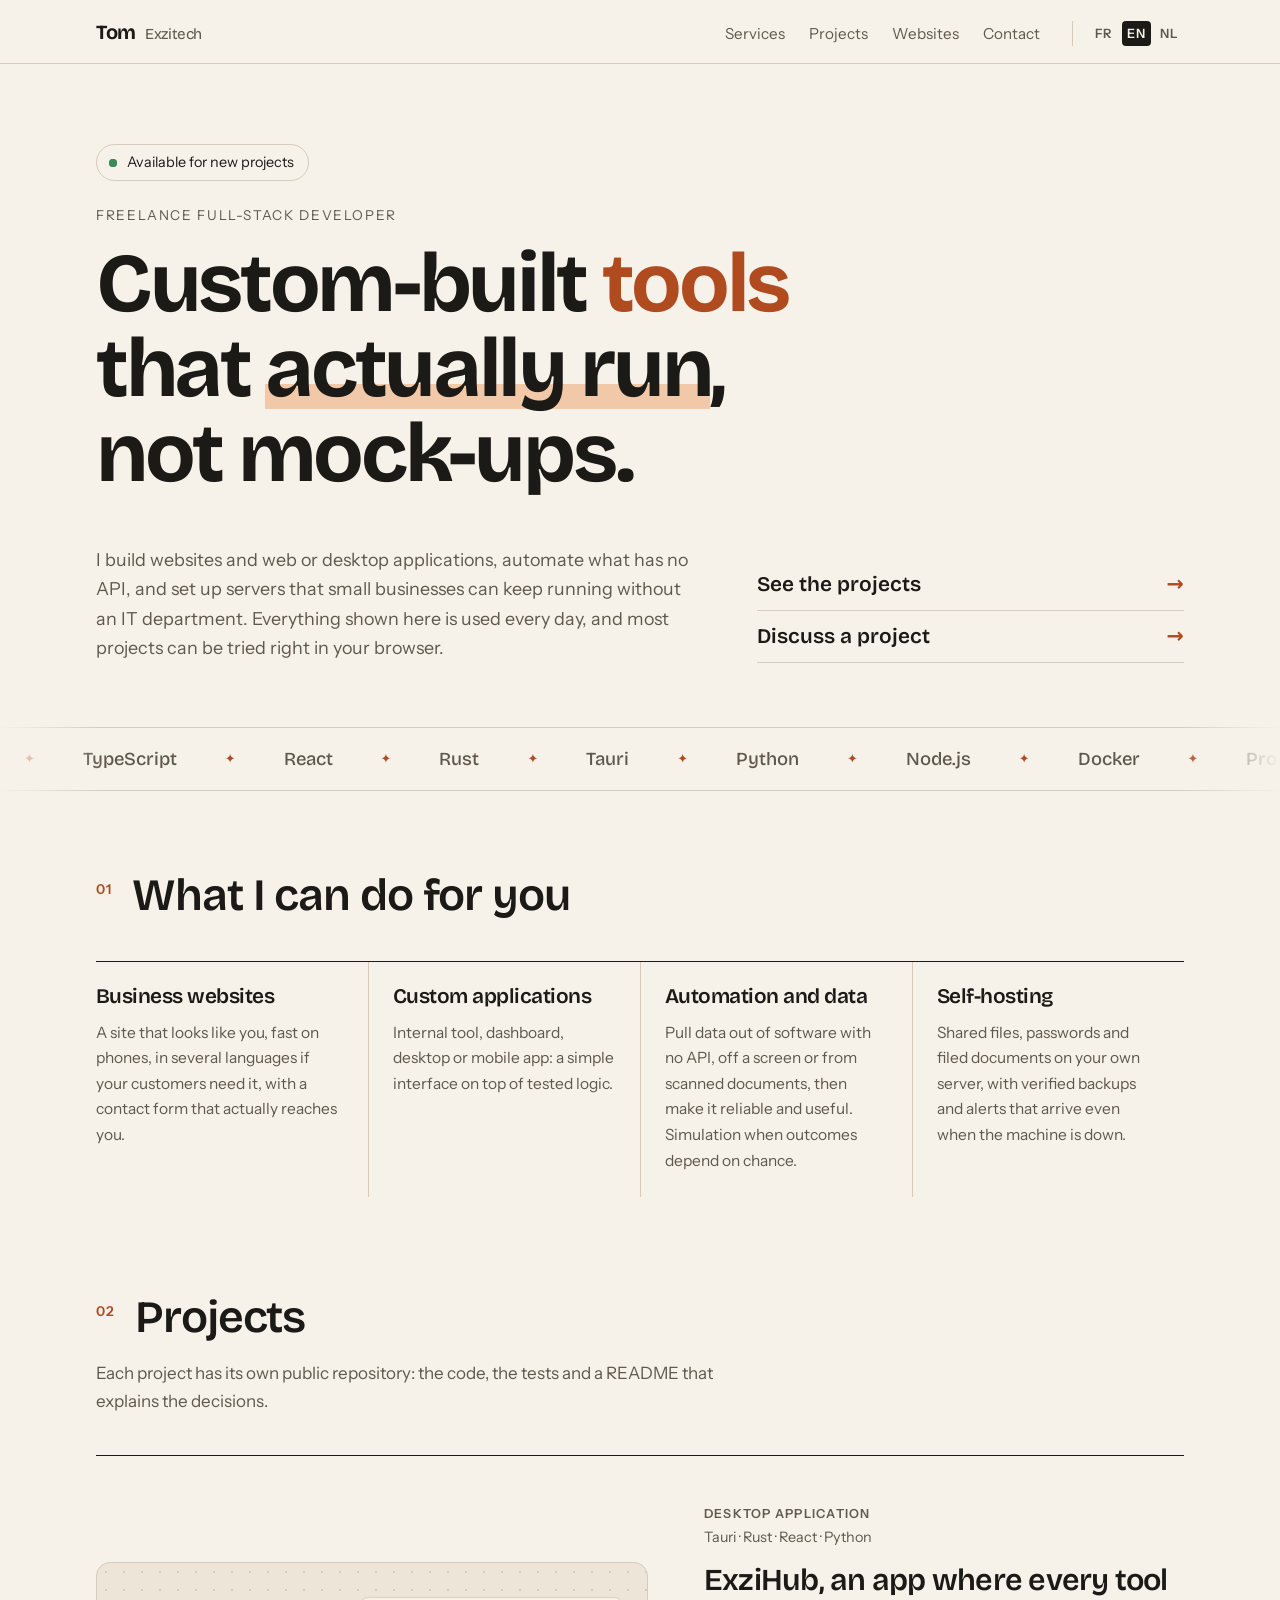
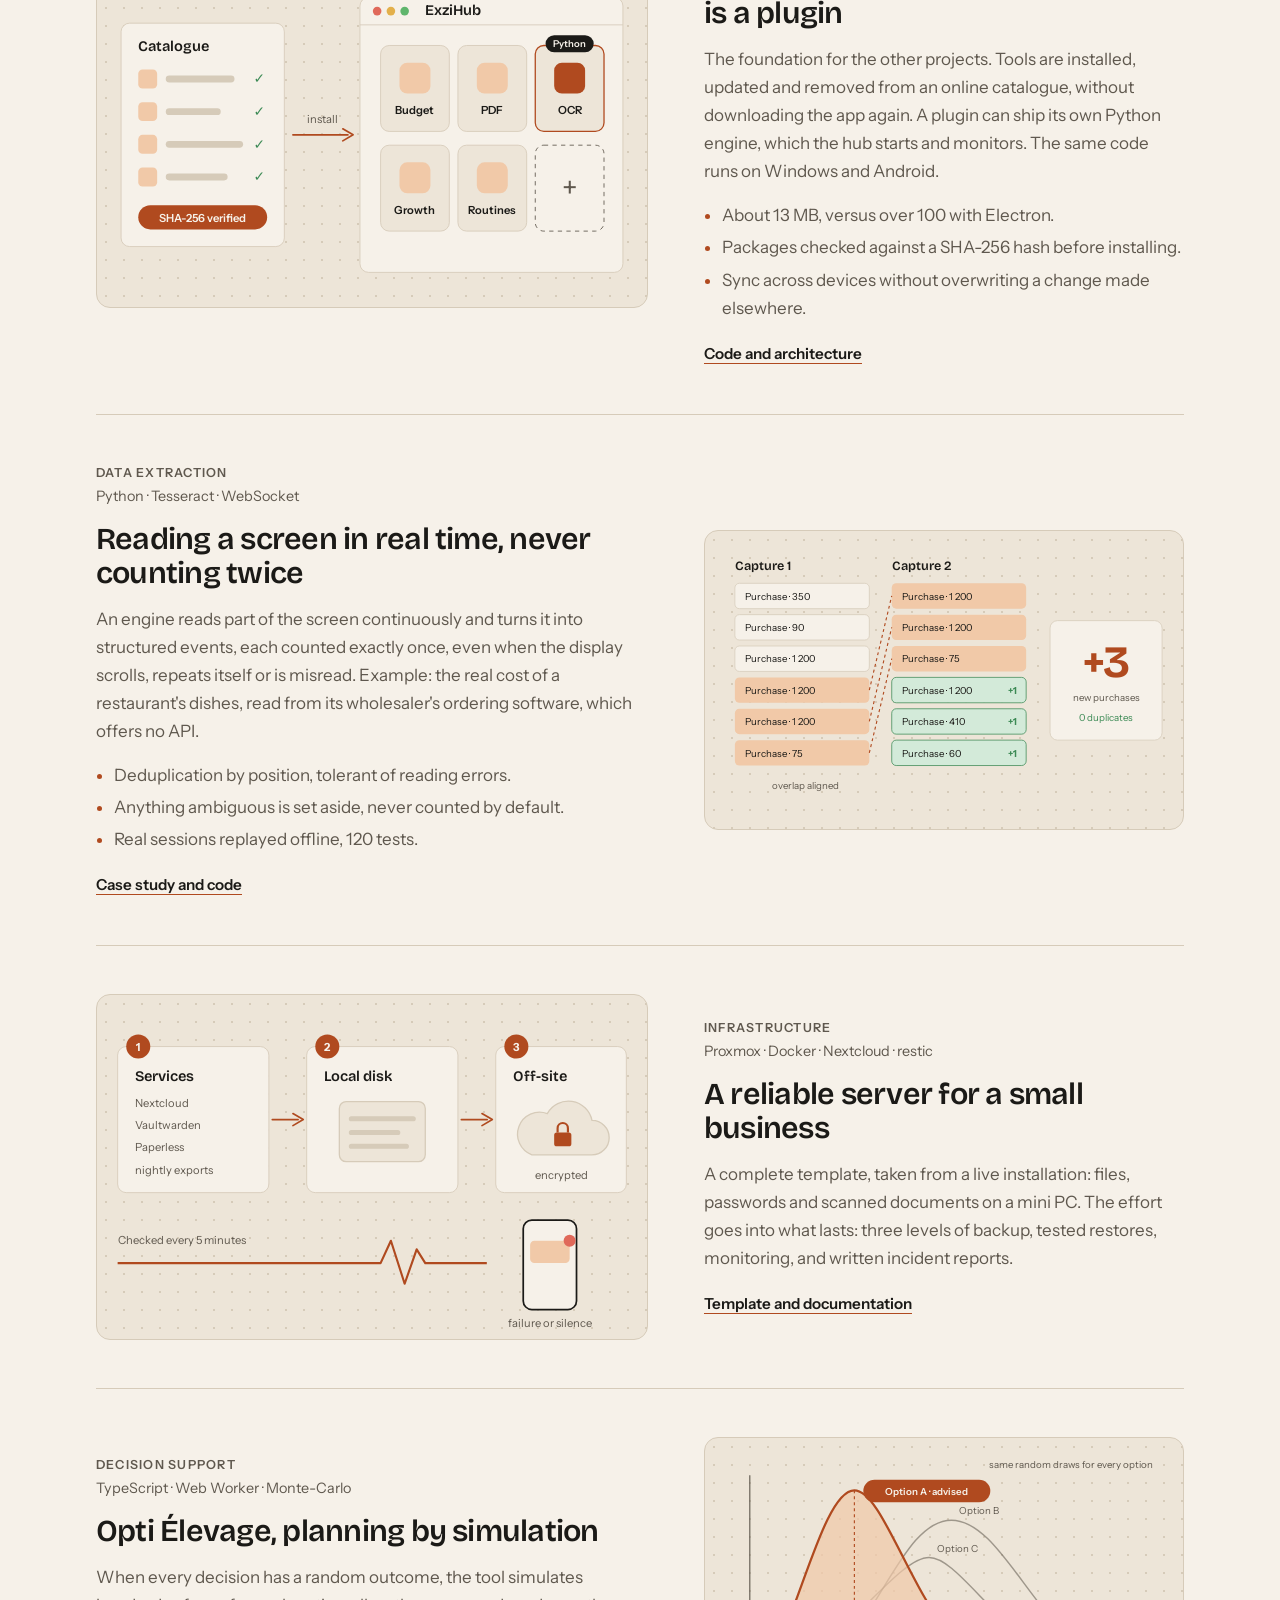
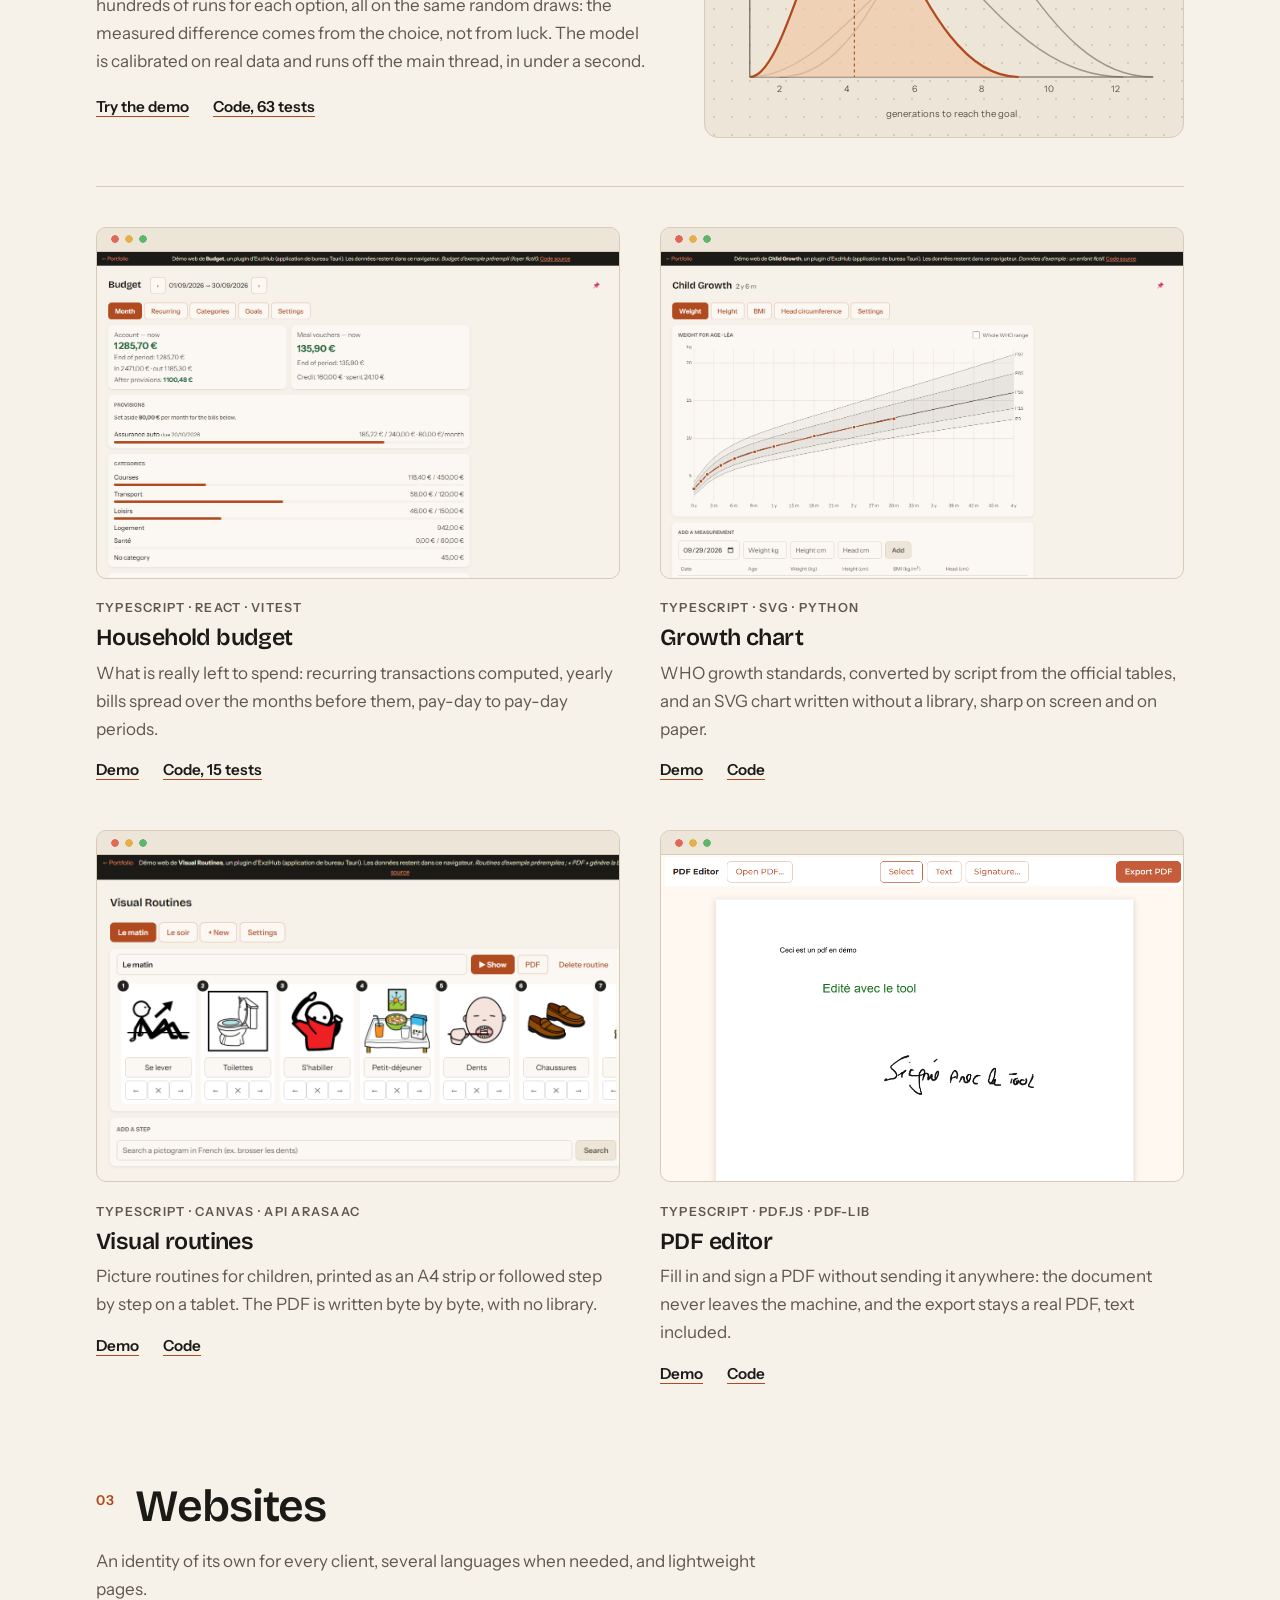
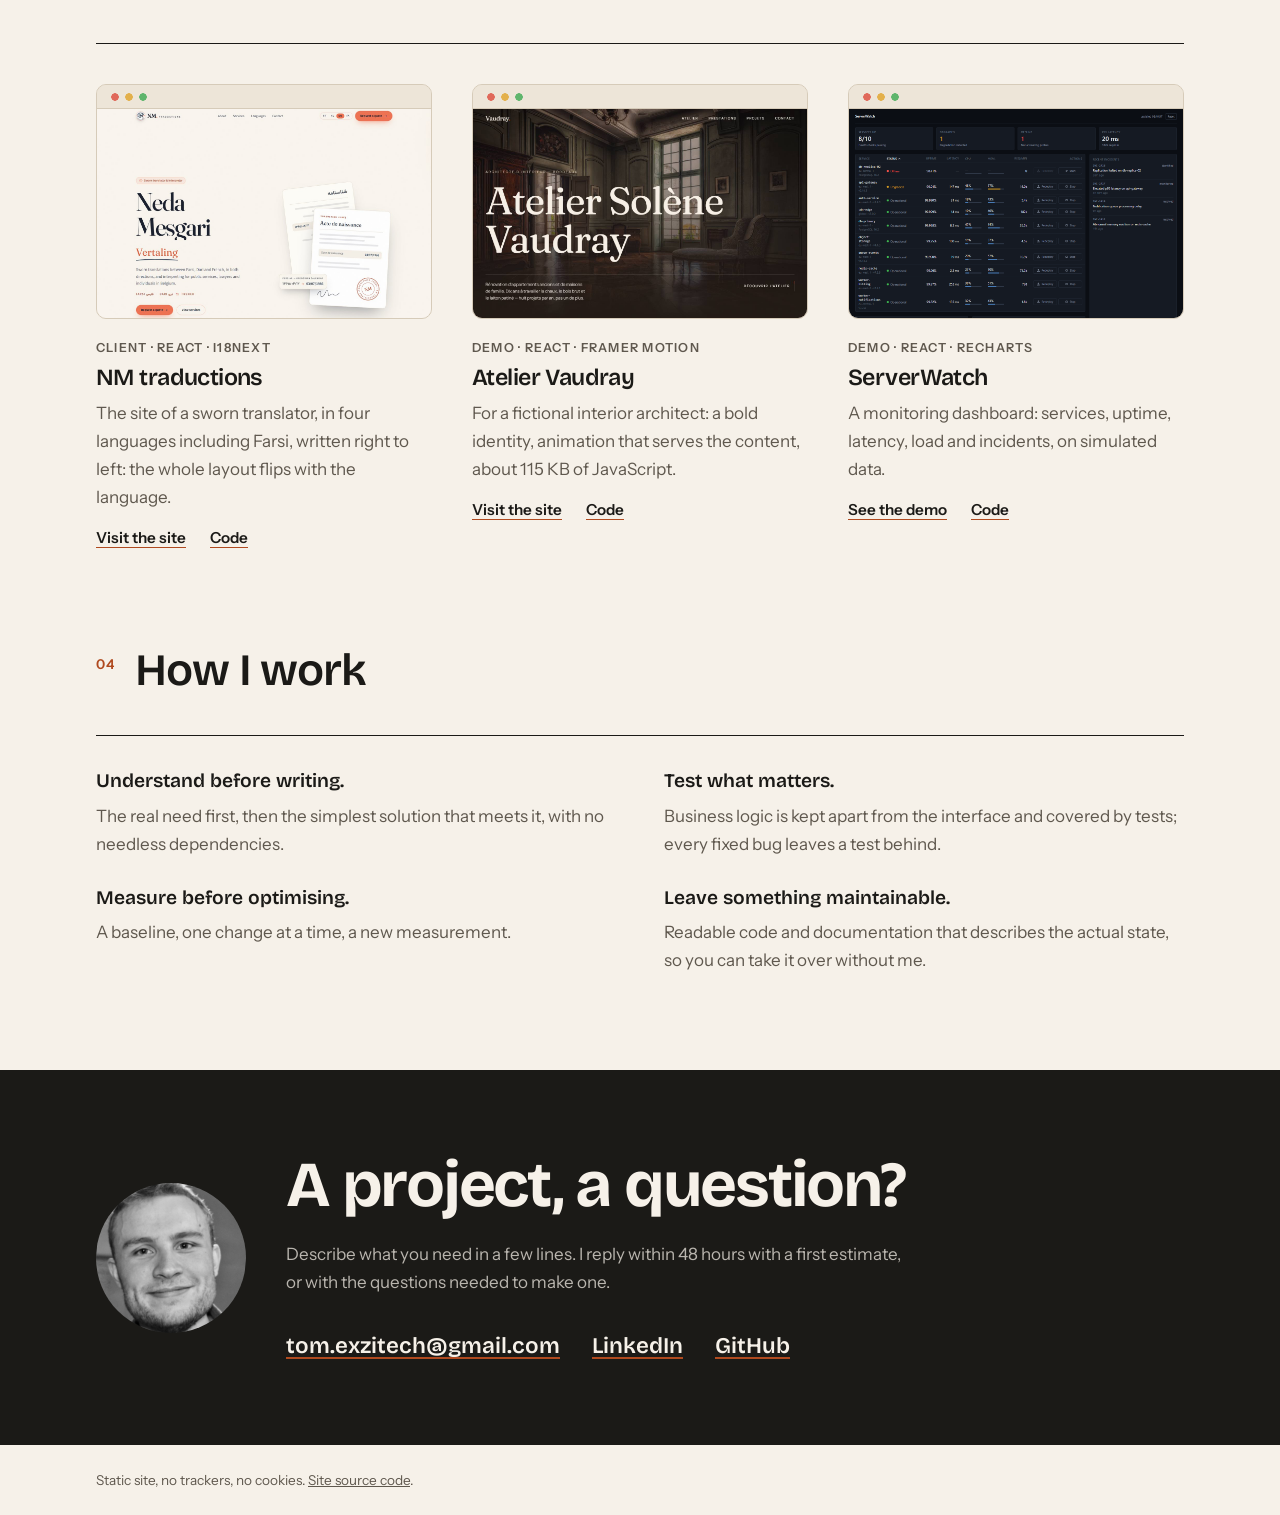
==== en/index.html @ ca02c833 "Première version publique Co-Authored-By: Claude Opus 5.5 <noreply@anthropic.com>" ====
<!doctype html>
<html lang="en">
<head>
<meta charset="utf-8">
<meta name="viewport" content="width=device-width, initial-scale=1">
<title>Tom · Freelance full-stack developer</title>
<meta name="description" content="Freelance full-stack developer: business websites, web and desktop applications, automation, self-hosting for small businesses. Projects you can try online.">
<link rel="alternate" hreflang="fr" href="https://exzitech.github.io/"> <link rel="alternate" hreflang="en" href="https://exzitech.github.io/en/"> <link rel="alternate" hreflang="nl" href="https://exzitech.github.io/nl/"> <link rel="alternate" hreflang="x-default" href="https://exzitech.github.io/">
<link rel="preload" href="../fonts/bricolage.woff2" as="font" type="font/woff2" crossorigin>
<link rel="stylesheet" href="../style.css">
<script src="../script.js" defer></script>
</head>
<body>

<header class="entete">
  <div class="cadre entete-ligne">
    <a class="marque" href="../en/index.html">Tom <em>Exzitech</em></a>
    <nav>
      <a class="nav-section" href="#offre">Services</a>
      <a class="nav-section" href="#projets">Projects</a>
      <a class="nav-section" href="#sites">Websites</a>
      <a class="nav-section" href="#contact">Contact</a>
      <span class="langues"><a href="../index.html" hreflang="fr" lang="fr">FR</a><a href="../en/index.html" aria-current="page">EN</a><a href="../nl/index.html" hreflang="nl" lang="nl">NL</a></span>
    </nav>
  </div>
</header>

<main>

<section class="accroche cadre">
  <p class="dispo"><span class="point" aria-hidden="true"></span>Available for new projects</p>
  <p class="surtitre">Freelance full-stack developer</p>
  <h1 aria-label="Custom-built tools that actually run, not mock-ups.">
    <span aria-hidden="true">Custom-built <span class="mot" data-mots="tools,websites,apps,servers">tools</span> <br>
    that <span class="souligne">actually run</span>,<br>
    not mock-ups.</span>
  </h1>
  <div class="accroche-bas">
    <p class="chapo">I build websites and web or desktop applications, automate what has no API, and set up servers that small businesses can keep running without an IT department. Everything shown here is used every day, and most projects can be tried right in your browser.</p>
    <p class="accroche-liens">
      <a class="lien-fort" href="#projets">See the projects</a>
      <a class="lien-fort" href="#contact">Discuss a project</a>
    </p>
  </div>
</section>

<div class="defile" aria-label="Technologies used">
  <ul><li>TypeScript</li><li>React</li><li>Rust</li><li>Tauri</li><li>Python</li><li>Node.js</li><li>Docker</li><li>Proxmox</li><li>Nextcloud</li><li>Tailwind</li><li>Vite</li><li>Tesseract</li><li>PostgreSQL</li><li>Linux</li></ul>
  <ul aria-hidden="true"><li>TypeScript</li><li>React</li><li>Rust</li><li>Tauri</li><li>Python</li><li>Node.js</li><li>Docker</li><li>Proxmox</li><li>Nextcloud</li><li>Tailwind</li><li>Vite</li><li>Tesseract</li><li>PostgreSQL</li><li>Linux</li></ul>
</div>

<section id="offre" class="cadre section">
  <h2 class="titre-section"><span>01</span> What I can do for you</h2>
  <div class="offres">
    <div><h3>Business websites</h3><p>A site that looks like you, fast on phones, in several languages if your customers need it, with a contact form that actually reaches you.</p></div>
    <div><h3>Custom applications</h3><p>Internal tool, dashboard, desktop or mobile app: a simple interface on top of tested logic.</p></div>
    <div><h3>Automation and data</h3><p>Pull data out of software with no API, off a screen or from scanned documents, then make it reliable and useful. Simulation when outcomes depend on chance.</p></div>
    <div><h3>Self-hosting</h3><p>Shared files, passwords and filed documents on your own server, with verified backups and alerts that arrive even when the machine is down.</p></div>
  </div>
</section>

<section id="projets" class="cadre section">
  <h2 class="titre-section"><span>02</span> Projects</h2>
  <p class="intro">Each project has its own public repository: the code, the tests and a README that explains the decisions.</p>

  <article class="projet">
    <a class="lien-image" href="https://github.com/Exzitech/exzihub-app" target="_blank" rel="noopener" tabindex="-1" aria-hidden="true"><div class="planche" aria-hidden="true">
      <svg class="ill" viewBox="0 0 640 400">
        <rect class="i-carte" x="28" y="70" width="190" height="260" rx="10"/>
        <text class="i-titre" x="48" y="102">Catalogue</text>
        <g class="i-lignes">
          <rect class="i-tuile-mini" x="48" y="124" width="22" height="22" rx="5"/><rect class="i-trait" x="80" y="131" width="80" height="8" rx="4"/><text class="i-ok" x="182" y="140">✓</text>
          <rect class="i-tuile-mini" x="48" y="162" width="22" height="22" rx="5"/><rect class="i-trait" x="80" y="169" width="64" height="8" rx="4"/><text class="i-ok" x="182" y="178">✓</text>
          <rect class="i-tuile-mini" x="48" y="200" width="22" height="22" rx="5"/><rect class="i-trait" x="80" y="207" width="90" height="8" rx="4"/><text class="i-ok" x="182" y="216">✓</text>
          <rect class="i-tuile-mini" x="48" y="238" width="22" height="22" rx="5"/><rect class="i-trait" x="80" y="245" width="72" height="8" rx="4"/><text class="i-ok" x="182" y="254">✓</text>
        </g>
        <rect class="i-badge" x="48" y="282" width="150" height="28" rx="14"/>
        <text class="i-badge-texte" x="123" y="301" text-anchor="middle">SHA-256 verified</text>
        <path class="i-fleche" d="M228 200 H 292"/>
        <path class="i-pointe" d="M286 193 L 298 200 L 286 207"/>
        <text class="i-petit" x="262" y="186" text-anchor="middle">install</text>
        <rect class="i-carte" x="306" y="40" width="306" height="320" rx="10"/>
        <path class="i-barre" d="M306 72 H 612"/>
        <circle class="i-feu1" cx="326" cy="56" r="5"/><circle class="i-feu2" cx="342" cy="56" r="5"/><circle class="i-feu3" cx="358" cy="56" r="5"/>
        <text class="i-titre" x="382" y="61">ExziHub</text>
        <g>
          <rect class="i-tuile" x="330" y="96" width="80" height="100" rx="10"/><text class="i-tuile-texte" x="370" y="176" text-anchor="middle">Budget</text><rect class="i-pastille" x="352" y="116" width="36" height="36" rx="9"/>
          <rect class="i-tuile" x="420" y="96" width="80" height="100" rx="10"/><text class="i-tuile-texte" x="460" y="176" text-anchor="middle">PDF</text><rect class="i-pastille" x="442" y="116" width="36" height="36" rx="9"/>
          <rect class="i-tuile i-tuile-fort" x="510" y="96" width="80" height="100" rx="10"/><text class="i-tuile-texte" x="550" y="176" text-anchor="middle">OCR</text><rect class="i-pastille-fort" x="532" y="116" width="36" height="36" rx="9"/>
          <rect class="i-etiquette" x="522" y="84" width="56" height="20" rx="10"/><text class="i-etiquette-texte" x="550" y="98" text-anchor="middle">Python</text>
          <rect class="i-tuile" x="330" y="212" width="80" height="100" rx="10"/><text class="i-tuile-texte" x="370" y="292" text-anchor="middle">Growth</text><rect class="i-pastille" x="352" y="232" width="36" height="36" rx="9"/>
          <rect class="i-tuile" x="420" y="212" width="80" height="100" rx="10"/><text class="i-tuile-texte" x="460" y="292" text-anchor="middle">Routines</text><rect class="i-pastille" x="442" y="232" width="36" height="36" rx="9"/>
          <rect class="i-tuile-vide" x="510" y="212" width="80" height="100" rx="10"/><text class="i-plus" x="550" y="274" text-anchor="middle">+</text>
        </g>
      </svg>
    </div></a>
    <div class="projet-corps">
      <p class="etiquette">Desktop application</p>
      <p class="pile">Tauri · Rust · React · Python</p>
      <h3>ExziHub, an app where every tool is a plugin</h3>
      <p>The foundation for the other projects. Tools are installed, updated and removed from an online catalogue, without downloading the app again. A plugin can ship its own Python engine, which the hub starts and monitors. The same code runs on Windows and Android.</p>
      <ul><li>About 13&nbsp;MB, versus over 100 with Electron.</li><li>Packages checked against a SHA-256 hash before installing.</li><li>Sync across devices without overwriting a change made elsewhere.</li></ul>
      <p class="liens"><a href="https://github.com/Exzitech/exzihub-app" target="_blank" rel="noopener">Code and architecture</a></p>
    </div>
  </article>

  <article class="projet">
    <a class="lien-image" href="https://github.com/Exzitech/ocr-temps-reel" target="_blank" rel="noopener" tabindex="-1" aria-hidden="true"><div class="planche" aria-hidden="true">
      <svg class="ill" viewBox="0 0 640 400">
        <text class="i-titre" x="40" y="52">Capture 1</text>
        <text class="i-titre" x="250" y="52">Capture 2</text>
        <g>
          <rect class="i-ligne" x="40" y="70" width="180" height="34" rx="6"/><text class="i-ligne-texte" x="54" y="92">Purchase · 350</text>
          <rect class="i-ligne" x="40" y="112" width="180" height="34" rx="6"/><text class="i-ligne-texte" x="54" y="134">Purchase · 90</text>
          <rect class="i-ligne" x="40" y="154" width="180" height="34" rx="6"/><text class="i-ligne-texte" x="54" y="176">Purchase · 1 200</text>
          <rect class="i-ligne i-commun" x="40" y="196" width="180" height="34" rx="6"/><text class="i-ligne-texte" x="54" y="218">Purchase · 1 200</text>
          <rect class="i-ligne i-commun" x="40" y="238" width="180" height="34" rx="6"/><text class="i-ligne-texte" x="54" y="260">Purchase · 1 200</text>
          <rect class="i-ligne i-commun" x="40" y="280" width="180" height="34" rx="6"/><text class="i-ligne-texte" x="54" y="302">Purchase · 75</text>
        </g>
        <g>
          <rect class="i-ligne i-commun" x="250" y="70" width="180" height="34" rx="6"/><text class="i-ligne-texte" x="264" y="92">Purchase · 1 200</text>
          <rect class="i-ligne i-commun" x="250" y="112" width="180" height="34" rx="6"/><text class="i-ligne-texte" x="264" y="134">Purchase · 1 200</text>
          <rect class="i-ligne i-commun" x="250" y="154" width="180" height="34" rx="6"/><text class="i-ligne-texte" x="264" y="176">Purchase · 75</text>
          <rect class="i-ligne i-neuf" x="250" y="196" width="180" height="34" rx="6"/><text class="i-ligne-texte" x="264" y="218">Purchase · 1 200</text><text class="i-plus1" x="418" y="218" text-anchor="end">+1</text>
          <rect class="i-ligne i-neuf" x="250" y="238" width="180" height="34" rx="6"/><text class="i-ligne-texte" x="264" y="260">Purchase · 410</text><text class="i-plus1" x="418" y="260" text-anchor="end">+1</text>
          <rect class="i-ligne i-neuf" x="250" y="280" width="180" height="34" rx="6"/><text class="i-ligne-texte" x="264" y="302">Purchase · 60</text><text class="i-plus1" x="418" y="302" text-anchor="end">+1</text>
        </g>
        <path class="i-lien" d="M220 213 L 250 87 M220 255 L 250 129 M220 297 L 250 171"/>
        <text class="i-petit" x="135" y="346" text-anchor="middle">overlap aligned</text>
        <rect class="i-carte" x="462" y="120" width="150" height="160" rx="10"/>
        <text class="i-gros" x="537" y="196" text-anchor="middle">+3</text>
        <text class="i-petit" x="537" y="228" text-anchor="middle">new purchases</text>
        <text class="i-petit i-vert" x="537" y="254" text-anchor="middle">0 duplicates</text>
      </svg>
    </div></a>
    <div class="projet-corps">
      <p class="etiquette">Data extraction</p>
      <p class="pile">Python · Tesseract · WebSocket</p>
      <h3>Reading a screen in real time, never counting twice</h3>
      <p>An engine reads part of the screen continuously and turns it into structured events, each counted exactly once, even when the display scrolls, repeats itself or is misread. Example: the real cost of a restaurant's dishes, read from its wholesaler's ordering software, which offers no API.</p>
      <ul><li>Deduplication by position, tolerant of reading errors.</li><li>Anything ambiguous is set aside, never counted by default.</li><li>Real sessions replayed offline, 120&nbsp;tests.</li></ul>
      <p class="liens"><a href="https://github.com/Exzitech/ocr-temps-reel" target="_blank" rel="noopener">Case study and code</a></p>
    </div>
  </article>

  <article class="projet">
    <a class="lien-image" href="https://github.com/Exzitech/homelab-tpe" target="_blank" rel="noopener" tabindex="-1" aria-hidden="true"><div class="planche" aria-hidden="true">
      <svg class="ill" viewBox="0 0 640 400">
        <rect class="i-carte" x="24" y="60" width="176" height="170" rx="10"/>
        <circle class="i-num" cx="48" cy="60" r="14"/><text class="i-num-texte" x="48" y="65" text-anchor="middle">1</text>
        <text class="i-titre" x="44" y="100">Services</text>
        <text class="i-petit-g" x="44" y="130">Nextcloud</text>
        <text class="i-petit-g" x="44" y="156">Vaultwarden</text>
        <text class="i-petit-g" x="44" y="182">Paperless</text>
        <text class="i-petit-g" x="44" y="208">nightly exports</text>
        <path class="i-fleche" d="M204 145 H 234"/><path class="i-pointe" d="M228 138 L 240 145 L 228 152"/>
        <rect class="i-carte" x="244" y="60" width="176" height="170" rx="10"/>
        <circle class="i-num" cx="268" cy="60" r="14"/><text class="i-num-texte" x="268" y="65" text-anchor="middle">2</text>
        <text class="i-titre" x="264" y="100">Local disk</text>
        <rect class="i-disque" x="282" y="124" width="100" height="70" rx="8"/>
        <path class="i-trait-disque" d="M296 144 H 368 M296 160 H 350 M296 176 H 360"/>
        <path class="i-fleche" d="M424 145 H 454"/><path class="i-pointe" d="M448 138 L 460 145 L 448 152"/>
        <rect class="i-carte" x="464" y="60" width="152" height="170" rx="10"/>
        <circle class="i-num" cx="488" cy="60" r="14"/><text class="i-num-texte" x="488" y="65" text-anchor="middle">3</text>
        <text class="i-titre" x="484" y="100">Off-site</text>
        <path class="i-nuage" d="M506 186 h 70 a 20 20 0 0 0 0 -40 a 28 28 0 0 0 -52 -8 a 20 20 0 0 0 -18 48 z"/>
        <rect class="i-cadenas" x="532" y="160" width="20" height="16" rx="3"/><path class="i-anse" d="M536 160 v -5 a 6 6 0 0 1 12 0 v 5"/>
        <text class="i-petit" x="540" y="214" text-anchor="middle">encrypted</text>
        <path class="i-pouls" d="M24 312 H 330 l 12 -26 l 16 50 l 14 -40 l 10 16 H 470"/>
        <text class="i-petit-g" x="24" y="290">Checked every 5 minutes</text>
        <rect class="i-telephone" x="496" y="262" width="62" height="104" rx="10"/>
        <rect class="i-notif" x="504" y="286" width="46" height="26" rx="5"/>
        <circle class="i-alerte" cx="550" cy="286" r="7"/>
        <text class="i-petit" x="527" y="386" text-anchor="middle">failure or silence</text>
      </svg>
    </div></a>
    <div class="projet-corps">
      <p class="etiquette">Infrastructure</p>
      <p class="pile">Proxmox · Docker · Nextcloud · restic</p>
      <h3>A reliable server for a small business</h3>
      <p>A complete template, taken from a live installation: files, passwords and scanned documents on a mini PC. The effort goes into what lasts: three levels of backup, tested restores, monitoring, and written incident reports.</p>
      <p class="liens"><a href="https://github.com/Exzitech/homelab-tpe" target="_blank" rel="noopener">Template and documentation</a></p>
    </div>
  </article>

  <article class="projet">
    <a class="lien-image" href="../opti-elevage/" target="_blank" rel="noopener" tabindex="-1" aria-hidden="true"><div class="planche" aria-hidden="true">
      <svg class="ill" viewBox="0 0 640 400">
        <path class="i-axe" d="M60 320 H 600 M60 320 V 50"/>
        <text class="i-petit" x="330" y="374" text-anchor="middle">generations to reach the goal</text>
        <g class="i-graduations">
          <text x="100" y="340">2</text><text x="190" y="340">4</text><text x="280" y="340">6</text><text x="370" y="340">8</text><text x="460" y="340">10</text><text x="550" y="340">12</text>
        </g>
        <path class="i-courbe" d="M100 320 C 220 320 250 110 330 110 S 460 320 600 320"/>
        <path class="i-courbe" d="M60 320 C 160 320 250 160 300 160 S 420 320 560 320"/>
        <path class="i-courbe-fort-fond" d="M60 320 C 110 320 150 70 200 70 S 300 320 420 320 Z"/>
        <path class="i-courbe-fort" d="M60 320 C 110 320 150 70 200 70 S 300 320 420 320"/>
        <path class="i-repere" d="M200 70 V 320"/>
        <rect class="i-badge" x="212" y="56" width="170" height="30" rx="15"/>
        <text class="i-badge-texte" x="297" y="76" text-anchor="middle">Option A · advised</text>
        <text class="i-petit" x="340" y="102">Option B</text>
        <text class="i-petit" x="310" y="152">Option C</text>
        <text class="i-petit-g" x="600" y="40" text-anchor="end">same random draws for every option</text>
      </svg>
    </div></a>
    <div class="projet-corps">
      <p class="etiquette">Decision support</p>
      <p class="pile">TypeScript · Web Worker · Monte-Carlo</p>
      <h3>Opti Élevage, planning by simulation</h3>
      <p>When every decision has a random outcome, the tool simulates hundreds of runs for each option, all on the same random draws: the measured difference comes from the choice, not from luck. The model is calibrated on real data and runs off the main thread, in under a second.</p>
      <p class="liens">
        <a href="../opti-elevage/" target="_blank" rel="noopener">Try the demo</a>
        <a href="https://github.com/Exzitech/opti-elevage" target="_blank" rel="noopener">Code, 63 tests</a>
      </p>
    </div>
  </article>

  <div class="galerie">

    <article class="projet-image">
      <a class="lien-image" href="../budget-foyer/" target="_blank" rel="noopener" tabindex="-1" aria-hidden="true"><div class="fenetre"><span class="barre" aria-hidden="true"></span><img src="../img/budget-foyer.png" alt="Household budget: balances, provisions and categories for the month" width="1300" height="850" loading="lazy"></div></a>
      <p class="etiquette">TypeScript · React · Vitest</p>
      <h3>Household budget</h3>
      <p>What is really left to spend: recurring transactions computed, yearly bills spread over the months before them, pay-day to pay-day periods.</p>
      <p class="liens"><a href="../budget-foyer/" target="_blank" rel="noopener">Demo</a> <a href="https://github.com/Exzitech/budget-foyer" target="_blank" rel="noopener">Code, 15 tests</a></p>
    </article>

    <article class="projet-image">
      <a class="lien-image" href="../courbe-croissance/" target="_blank" rel="noopener" tabindex="-1" aria-hidden="true"><div class="fenetre"><span class="barre" aria-hidden="true"></span><img src="../img/courbe-croissance.png" alt="Growth chart: a child's measurements on WHO percentiles" width="1300" height="850" loading="lazy"></div></a>
      <p class="etiquette">TypeScript · SVG · Python</p>
      <h3>Growth chart</h3>
      <p>WHO growth standards, converted by script from the official tables, and an SVG chart written without a library, sharp on screen and on paper.</p>
      <p class="liens"><a href="../courbe-croissance/" target="_blank" rel="noopener">Demo</a> <a href="https://github.com/Exzitech/courbe-croissance" target="_blank" rel="noopener">Code</a></p>
    </article>

    <article class="projet-image">
      <a class="lien-image" href="../routines-visuelles/" target="_blank" rel="noopener" tabindex="-1" aria-hidden="true"><div class="fenetre"><span class="barre" aria-hidden="true"></span><img src="../img/routines-visuelles.png" alt="Visual routines: the steps of the day as pictograms" width="1300" height="700" loading="lazy"></div></a>
      <p class="etiquette">TypeScript · Canvas · API ARASAAC</p>
      <h3>Visual routines</h3>
      <p>Picture routines for children, printed as an A4 strip or followed step by step on a tablet. The PDF is written byte by byte, with no library.</p>
      <p class="liens"><a href="../routines-visuelles/" target="_blank" rel="noopener">Demo</a> <a href="https://github.com/Exzitech/routines-visuelles" target="_blank" rel="noopener">Code</a></p>
    </article>

    <article class="projet-image">
      <a class="lien-image" href="../editeur-pdf/" target="_blank" rel="noopener" tabindex="-1" aria-hidden="true"><div class="fenetre"><span class="barre" aria-hidden="true"></span><img src="../img/editeur-pdf.png" alt="PDF editor: a document with added text and a signature" width="1023" height="722" loading="lazy"></div></a>
      <p class="etiquette">TypeScript · pdf.js · pdf-lib</p>
      <h3>PDF editor</h3>
      <p>Fill in and sign a PDF without sending it anywhere: the document never leaves the machine, and the export stays a real PDF, text included.</p>
      <p class="liens"><a href="../editeur-pdf/" target="_blank" rel="noopener">Demo</a> <a href="https://github.com/Exzitech/editeur-pdf" target="_blank" rel="noopener">Code</a></p>
    </article>

  </div>
</section>

<section id="sites" class="cadre section">
  <h2 class="titre-section"><span>03</span> Websites</h2>
  <p class="intro">An identity of its own for every client, several languages when needed, and lightweight pages.</p>

  <div class="galerie galerie-3">

    <article class="projet-image">
      <a class="lien-image" href="https://nm-traduction.vercel.app/" target="_blank" rel="noopener" tabindex="-1" aria-hidden="true"><div class="fenetre"><span class="barre" aria-hidden="true"></span><img src="../img/nm-traductions.jpg" alt="NM traductions: home page" width="1300" height="812" loading="lazy"></div></a>
      <p class="etiquette">Client · React · i18next</p>
      <h3>NM traductions</h3>
      <p>The site of a sworn translator, in four languages including Farsi, written right to left: the whole layout flips with the language.</p>
      <p class="liens"><a href="https://nm-traduction.vercel.app/" target="_blank" rel="noopener">Visit the site</a> <a href="https://github.com/Exzitech/NMTraduction" target="_blank" rel="noopener">Code</a></p>
    </article>

    <article class="projet-image">
      <a class="lien-image" href="https://demo-vaudray-workshop.vercel.app/" target="_blank" rel="noopener" tabindex="-1" aria-hidden="true"><div class="fenetre"><span class="barre" aria-hidden="true"></span><img src="../img/vaudray.jpg" alt="Atelier Solène Vaudray: home page" width="1280" height="800" loading="lazy"></div></a>
      <p class="etiquette">Demo · React · Framer Motion</p>
      <h3>Atelier Vaudray</h3>
      <p>For a fictional interior architect: a bold identity, animation that serves the content, about 115&nbsp;KB of JavaScript.</p>
      <p class="liens"><a href="https://demo-vaudray-workshop.vercel.app/" target="_blank" rel="noopener">Visit the site</a> <a href="https://github.com/Exzitech/demo-vaudray-workshop" target="_blank" rel="noopener">Code</a></p>
    </article>

    <article class="projet-image">
      <a class="lien-image" href="https://server-dashboard-demo.vercel.app/" target="_blank" rel="noopener" tabindex="-1" aria-hidden="true"><div class="fenetre"><span class="barre" aria-hidden="true"></span><img src="../img/server-dashboard-demo.png" alt="ServerWatch: service monitoring and incidents" width="1300" height="812" loading="lazy"></div></a>
      <p class="etiquette">Demo · React · Recharts</p>
      <h3>ServerWatch</h3>
      <p>A monitoring dashboard: services, uptime, latency, load and incidents, on simulated data.</p>
      <p class="liens"><a href="https://server-dashboard-demo.vercel.app/" target="_blank" rel="noopener">See the demo</a> <a href="https://github.com/Exzitech/server-dashboard-demo" target="_blank" rel="noopener">Code</a></p>
    </article>

  </div>
</section>

<section id="methode" class="cadre section">
  <h2 class="titre-section"><span>04</span> How I work</h2>
  <div class="methode">
    <p><strong>Understand before writing.</strong> The real need first, then the simplest solution that meets it, with no needless dependencies.</p>
    <p><strong>Test what matters.</strong> Business logic is kept apart from the interface and covered by tests; every fixed bug leaves a test behind.</p>
    <p><strong>Measure before optimising.</strong> A baseline, one change at a time, a new measurement.</p>
    <p><strong>Leave something maintainable.</strong> Readable code and documentation that describes the actual state, so you can take it over without me.</p>
  </div>
</section>

<section id="contact" class="contact">
  <div class="cadre contact-grille">
    <img class="portrait" src="../img/portrait.jpg" alt="Tom, freelance developer" width="400" height="400" loading="lazy">
    <div>
    <h2>A project, a question?</h2>
    <p>Describe what you need in a few lines. I reply within 48&nbsp;hours with a first estimate, or with the questions needed to make one.</p>
    <p class="contact-liens">
      <a href="mailto:tom.exzitech@gmail.com">tom.exzitech@gmail.com</a>
      <a href="https://www.linkedin.com/in/tom-rogiers-290655221/" target="_blank" rel="noopener">LinkedIn</a>
      <a href="https://github.com/Exzitech" target="_blank" rel="noopener">GitHub</a>
    </p>
    </div>
  </div>
</section>

</main>

<footer class="pied">
  <div class="cadre">Static site, no trackers, no cookies. <a href="https://github.com/Exzitech/exzitech.github.io" target="_blank" rel="noopener">Site source code</a>.</div>
</footer>

</body>
</html>
---- style.css ----
@font-face {
  font-family: "Bricolage Grotesque";
  src: url("fonts/bricolage.woff2") format("woff2");
  font-weight: 200 800; font-style: normal; font-display: swap;
}
@font-face {
  font-family: "Instrument Sans";
  src: url("fonts/instrument-sans.woff2") format("woff2");
  font-weight: 400 700; font-style: normal; font-display: swap;
}

:root {
  --fond: #f6f1e9;
  --fond-2: #ede5d8;
  --encre: #1b1a17;
  --doux: #5f584e;
  --filet: #d6cbb9;
  --accent: #b04a1f;
  --surligne: #f1c9a8;
  --vert: #3c8a55;
  --vert-doux: #d3ead9;
  --ombre: rgba(60, 40, 20, 0.14);
  --titre: "Bricolage Grotesque", system-ui, sans-serif;
  --texte: "Instrument Sans", system-ui, sans-serif;
  color-scheme: light;
}

@media (prefers-color-scheme: dark) {
  :root:not([data-theme="light"]) {
    --fond: #1a1714; --fond-2: #231f1b; --encre: #efe8dc; --doux: #a89d8e;
    --filet: #3a332c; --accent: #e8906a; --surligne: #6b3a22; --vert: #5fbf7f; --vert-doux: #1f3a28;
    --ombre: rgba(0, 0, 0, 0.45);
    color-scheme: dark;
  }
}
:root[data-theme="dark"] {
  --fond: #1a1714; --fond-2: #231f1b; --encre: #efe8dc; --doux: #a89d8e;
  --filet: #3a332c; --accent: #e8906a; --surligne: #6b3a22; --vert: #5fbf7f; --vert-doux: #1f3a28;
  --ombre: rgba(0, 0, 0, 0.45);
  color-scheme: dark;
}

* { box-sizing: border-box; }
html { scroll-behavior: smooth; scroll-padding-top: 4rem; }

body {
  margin: 0;
  background: var(--fond);
  color: var(--encre);
  font: 17px/1.65 var(--texte);
  -webkit-font-smoothing: antialiased;
  overflow-x: hidden;
}

a { color: inherit; }
img { max-width: 100%; height: auto; display: block; }
h1, h2, h3 { font-family: var(--titre); font-weight: 600; line-height: 1.1; letter-spacing: -0.025em; margin: 0; }

.cadre { max-width: 1120px; margin: 0 auto; padding: 0 16px; }
.section { padding-top: 5rem; padding-bottom: 1rem; }

/* En-tête */
.entete {
  position: sticky; top: 0; z-index: 10;
  background: color-mix(in srgb, var(--fond) 92%, transparent);
  backdrop-filter: blur(6px);
  border-bottom: 1px solid var(--filet);
}
.entete-ligne { display: flex; align-items: baseline; justify-content: space-between; gap: 1rem; padding-top: 1rem; padding-bottom: 0.9rem; }
.marque { font-family: var(--titre); font-weight: 700; font-size: 1.25rem; text-decoration: none; letter-spacing: -0.02em; }
.marque em { font-style: normal; font-weight: 400; color: var(--doux); font-size: 0.95rem; margin-left: 0.3rem; }
.entete nav { display: flex; gap: 1.5rem; font-size: 0.95rem; }
.entete nav a { text-decoration: none; color: var(--doux); }
.entete nav a:hover { color: var(--encre); }
.langues { display: inline-flex; gap: 0.2rem; margin-left: 0.5rem; padding-left: 1rem; border-left: 1px solid var(--filet); }
.langues a { font-size: 0.8rem; font-weight: 600; letter-spacing: 0.05em; padding: 0.1rem 0.35rem; border-radius: 4px; }
.langues a[aria-current] { color: var(--fond); background: var(--encre); }

/* Accroche */
.accroche { padding-top: 5rem; padding-bottom: 4rem; }
.dispo {
  display: inline-flex; align-items: center; gap: 0.6rem;
  font-size: 0.9rem; margin: 0 0 1.4rem;
  padding: 0.35rem 0.9rem 0.35rem 0.75rem;
  border: 1px solid var(--filet); border-radius: 999px;
}
.point { position: relative; width: 8px; height: 8px; border-radius: 50%; background: var(--vert); }
.point::after {
  content: ""; position: absolute; inset: 0; border-radius: 50%;
  background: var(--vert); animation: pulse 2s ease-out infinite;
}
@keyframes pulse { from { transform: scale(1); opacity: 0.6; } to { transform: scale(3); opacity: 0; } }

.surtitre { font-size: 0.85rem; letter-spacing: 0.12em; text-transform: uppercase; color: var(--doux); margin: 0 0 1rem; }
h1 { font-size: clamp(2.4rem, 7vw, 5.2rem); font-weight: 700; letter-spacing: -0.04em; line-height: 1.02; }

.mot {
  display: inline-block; color: var(--accent);
  transition: opacity 0.35s ease, transform 0.35s ease;
}
.mot.sort { opacity: 0; transform: translateY(-0.25em); }

.souligne {
  background: linear-gradient(var(--surligne), var(--surligne)) no-repeat 0 88% / 100% 0.3em;
  animation: surligne 0.9s 0.4s cubic-bezier(0.6, 0, 0.2, 1) both;
}
@keyframes surligne { from { background-size: 0% 0.3em; } }

.accroche-bas { display: grid; grid-template-columns: minmax(0, 1.4fr) minmax(0, 1fr); gap: 2rem 4rem; margin-top: 3rem; align-items: end; }
.chapo { font-size: 1.12rem; color: var(--doux); margin: 0; max-width: 58ch; }
.accroche-liens { display: flex; flex-direction: column; gap: 0.6rem; margin: 0; }
.lien-fort {
  font-family: var(--titre); font-weight: 600; font-size: 1.3rem; text-decoration: none;
  border-bottom: 1px solid var(--filet); padding-bottom: 0.45rem;
  display: flex; justify-content: space-between;
}
.lien-fort::after { content: "→"; color: var(--accent); transition: transform 0.25s ease; }
.lien-fort:hover { border-color: var(--accent); }
.lien-fort:hover::after { transform: translateX(6px); }

/* Bandeau de technologies */
.defile {
  display: flex; overflow: hidden;
  border-top: 1px solid var(--filet); border-bottom: 1px solid var(--filet);
  padding: 1rem 0;
  mask-image: linear-gradient(90deg, transparent, #000 8%, #000 92%, transparent);
}
.defile ul {
  display: flex; gap: 3rem; list-style: none; margin: 0; padding: 0 1.5rem;
  flex-shrink: 0; min-width: 100%; justify-content: space-around;
  animation: defile 40s linear infinite;
}
.defile li { font-family: var(--titre); font-weight: 500; font-size: 1.15rem; color: var(--doux); white-space: nowrap; }
.defile li::before { content: "✦"; color: var(--accent); font-size: 0.7em; margin-right: 3rem; vertical-align: 0.15em; }
.defile:hover ul { animation-play-state: paused; }
@keyframes defile { to { transform: translateX(-100%); } }

/* Titres de section */
.titre-section { font-size: clamp(1.9rem, 4vw, 2.8rem); margin-bottom: 2.5rem; }
.titre-section span {
  font-family: var(--texte); font-weight: 600; font-size: 0.85rem; letter-spacing: 0.1em;
  color: var(--accent); vertical-align: super; margin-right: 0.6rem;
}
.intro { color: var(--doux); max-width: 60ch; margin: -1.5rem 0 2.5rem; }

/* Offre */
.offres { display: grid; grid-template-columns: repeat(4, minmax(0, 1fr)); border-top: 1px solid var(--encre); }
.offres > div { padding: 1.5rem 1.5rem 1.5rem 0; }
.offres > div + div { padding-left: 1.5rem; border-left: 1px solid var(--filet); }
.offres h3 { font-size: 1.3rem; margin-bottom: 0.7rem; }
.offres p { color: var(--doux); margin: 0; font-size: 0.97rem; }

/* Projets illustrés, en rangées alternées */
.projet {
  display: grid; grid-template-columns: minmax(0, 1.15fr) minmax(0, 1fr); gap: 2rem 3.5rem;
  align-items: center; padding: 3rem 0; border-top: 1px solid var(--filet);
}
.projet:first-of-type { border-top-color: var(--encre); }
.projet:nth-of-type(even) > .lien-image { order: 2; }
.projet h3 { font-size: clamp(1.4rem, 2.6vw, 1.9rem); margin: 0.9rem 0; }
.projet-corps p, .projet-corps ul { color: var(--doux); }
.projet-corps p { margin: 0; }
.projet-corps ul { padding-left: 1.1rem; margin: 1rem 0 0; }
.projet-corps li { margin-bottom: 0.25rem; }
.projet-corps .liens { margin-top: 1.2rem; }
.projet-corps li::marker { color: var(--accent); }

.planche {
  border-radius: 14px; border: 1px solid var(--filet);
  background: radial-gradient(circle, var(--filet) 1px, transparent 1.5px) 0 0 / 18px 18px, var(--fond-2);
  transition: transform 0.35s ease, box-shadow 0.35s ease;
}
.projet:hover .planche { transform: translateY(-4px); box-shadow: 0 18px 40px -20px var(--ombre); }
.ill { display: block; width: 100%; height: auto; }
.ill text { font-family: var(--texte); }
.i-carte { fill: var(--fond); stroke: var(--filet); }
.i-titre { font-family: var(--titre) !important; font-weight: 600; font-size: 17px; fill: var(--encre); }
.i-petit, .i-petit-g { font-size: 13px; fill: var(--doux); }
.i-trait { fill: var(--filet); }
.i-tuile-mini, .i-pastille { fill: var(--surligne); }
.i-ok { font-size: 16px; font-weight: 700; fill: var(--vert); }
.i-badge { fill: var(--accent); }
.i-badge-texte { font-size: 13px; font-weight: 600; fill: var(--fond); }
.i-fleche, .i-pointe { fill: none; stroke: var(--accent); stroke-width: 2; stroke-linecap: round; stroke-linejoin: round; }
.i-barre { stroke: var(--filet); }
.i-feu1 { fill: #e0695a; } .i-feu2 { fill: #e3b04b; } .i-feu3 { fill: #5fb56c; }
.i-tuile { fill: var(--fond-2); stroke: var(--filet); }
.i-tuile-fort { stroke: var(--accent); stroke-width: 1.5; }
.i-tuile-texte { font-size: 13px; font-weight: 600; fill: var(--encre); }
.i-pastille-fort { fill: var(--accent); }
.i-etiquette { fill: var(--encre); }
.i-etiquette-texte { font-size: 11px; font-weight: 600; fill: var(--fond); }
.i-tuile-vide { fill: none; stroke: var(--doux); stroke-dasharray: 5 5; }
.i-plus { font-size: 34px; fill: var(--doux); }
.i-ligne { fill: var(--fond); stroke: var(--filet); }
.i-commun { fill: var(--surligne); stroke: none; }
.i-neuf { fill: var(--vert-doux); stroke: var(--vert); }
.i-ligne-texte { font-size: 13px; fill: var(--encre); }
.i-plus1 { font-size: 13px; font-weight: 700; fill: var(--vert); }
.i-lien { fill: none; stroke: var(--accent); stroke-width: 1.5; stroke-dasharray: 4 4; }
.i-gros { font-family: var(--titre) !important; font-size: 60px; font-weight: 700; fill: var(--accent); }
.i-vert { fill: var(--vert); }
.i-num { fill: var(--accent); }
.i-num-texte { font-size: 13px; font-weight: 700; fill: var(--fond); }
.i-disque, .i-nuage { fill: var(--fond-2); stroke: var(--filet); stroke-width: 1.5; }
.i-trait-disque { stroke: var(--filet); stroke-width: 6; stroke-linecap: round; }
.i-cadenas { fill: var(--accent); }
.i-anse { fill: none; stroke: var(--accent); stroke-width: 2.5; }
.i-pouls {
  fill: none; stroke: var(--accent); stroke-width: 2.5; stroke-linejoin: round;
  stroke-dasharray: 520; animation: pouls 3.5s linear infinite;
}
@keyframes pouls { from { stroke-dashoffset: 1040; } to { stroke-dashoffset: 0; } }
.i-telephone { fill: var(--fond); stroke: var(--encre); stroke-width: 2; }
.i-notif { fill: var(--surligne); }
.i-alerte { fill: #e0695a; transform-box: fill-box; transform-origin: center; animation: sonne 2s ease-in-out infinite; }
@keyframes sonne { 0%, 70%, 100% { transform: scale(1); } 80% { transform: scale(1.35); } }
.i-axe { fill: none; stroke: var(--doux); stroke-width: 1.5; }
.i-graduations text { font-size: 12px; fill: var(--doux); text-anchor: middle; }
.i-courbe { fill: none; stroke: var(--doux); stroke-width: 2; opacity: 0.55; }
.i-courbe-fort { fill: none; stroke: var(--accent); stroke-width: 3; }
.i-courbe-fort-fond { fill: var(--surligne); opacity: 0.7; }
.i-repere { stroke: var(--accent); stroke-width: 1.5; stroke-dasharray: 4 4; }
.projet.apparait .i-courbe-fort { stroke-dasharray: 700; stroke-dashoffset: 700; transition: stroke-dashoffset 1.6s 0.3s ease; }
.projet.visible .i-courbe-fort { stroke-dashoffset: 0; }

.etiquette + .pile { margin-top: 0.1rem; }

.etiquette { font-size: 0.78rem; font-weight: 600; letter-spacing: 0.1em; text-transform: uppercase; color: var(--accent); margin: 0 0 0.3rem; }
.pile { font-size: 0.9rem; color: var(--doux); }

.liens { display: flex; flex-wrap: wrap; gap: 0.4rem 1.5rem; margin: 1rem 0 0; }
.liens a {
  color: var(--encre); text-decoration: underline; text-decoration-color: var(--accent);
  text-underline-offset: 0.25em; text-decoration-thickness: 1px; font-weight: 600; font-size: 0.95rem;
  transition: color 0.2s ease;
}
.liens a:hover { color: var(--accent); }

/* Galeries et captures dans un cadre de navigateur */
.galerie {
  display: grid; grid-template-columns: repeat(2, minmax(0, 1fr)); gap: 3rem 2.5rem;
  padding-top: 2.5rem; border-top: 1px solid var(--filet);
}
.galerie-3 { grid-template-columns: repeat(3, minmax(0, 1fr)); border-top-color: var(--encre); }

.fenetre {
  border: 1px solid var(--filet); border-radius: 10px; overflow: hidden;
  background: var(--fond-2); margin-bottom: 1.2rem;
  transition: transform 0.35s ease, box-shadow 0.35s ease;
}
.barre {
  display: block; height: 24px; border-bottom: 1px solid var(--filet);
  background:
    radial-gradient(circle, #e0695a 3.5px, transparent 4px) 12px 50% / 12px 12px no-repeat,
    radial-gradient(circle, #e3b04b 3.5px, transparent 4px) 26px 50% / 12px 12px no-repeat,
    radial-gradient(circle, #5fb56c 3.5px, transparent 4px) 40px 50% / 12px 12px no-repeat,
    var(--fond-2);
}
.fenetre img {
  width: 100%; aspect-ratio: 16 / 10; object-fit: cover; object-position: top left;
  transition: transform 0.6s ease;
}
.projet-image:hover .fenetre { transform: translateY(-5px); box-shadow: 0 18px 40px -18px var(--ombre); }
.projet-image:hover .fenetre img { transform: scale(1.025); }
.projet-image h3 { font-size: 1.45rem; margin-bottom: 0.5rem; }
.projet-image p { color: var(--doux); margin: 0; }
.projet-image .etiquette { margin-bottom: 0.4rem; }
.projet-image .liens { margin-top: 0.9rem; }

/* Méthode */
.methode { display: grid; grid-template-columns: repeat(2, minmax(0, 1fr)); gap: 1.5rem 3rem; border-top: 1px solid var(--encre); padding-top: 1.8rem; }
.methode p { margin: 0; color: var(--doux); }
.methode strong { font-family: var(--titre); font-weight: 600; font-size: 1.2rem; color: var(--encre); display: block; margin-bottom: 0.3rem; }

/* Contact */
.contact { background: var(--encre); color: var(--fond); margin-top: 5rem; padding: 5rem 0; }
.contact h2 { font-size: clamp(2.2rem, 6vw, 4rem); font-weight: 700; letter-spacing: -0.035em; margin-bottom: 1.2rem; }
.contact p { color: color-mix(in srgb, var(--fond) 72%, transparent); max-width: 56ch; margin: 0; }
.contact .contact-liens { display: flex; flex-wrap: wrap; gap: 0.6rem 2rem; margin-top: 2rem; }
.contact-liens a {
  font-family: var(--titre); font-weight: 600; font-size: 1.4rem; color: var(--fond);
  text-decoration: underline; text-decoration-color: var(--accent); text-underline-offset: 0.2em; text-decoration-thickness: 2px;
}
.contact-liens a:hover { color: var(--accent); }

.pied { padding: 1.5rem 0; color: var(--doux); font-size: 0.85rem; }

/* Apparition au défilement (classes posées par script.js) */
.apparait { opacity: 0; transform: translateY(18px); transition: opacity 0.7s ease, transform 0.7s ease; }
.apparait.visible { opacity: 1; transform: none; }

@media (prefers-reduced-motion: reduce) {
  *, *::before, *::after { animation: none !important; transition: none !important; }
  html { scroll-behavior: auto; }
}

@media (max-width: 900px) {
  .offres { grid-template-columns: repeat(2, minmax(0, 1fr)); }
  .offres > div:nth-child(3) { padding-left: 0; border-left: 0; }
  .offres > div:nth-child(n+3) { border-top: 1px solid var(--filet); }
  .galerie-3 { grid-template-columns: repeat(2, minmax(0, 1fr)); }
}

@media (max-width: 640px) {
  body { font-size: 16px; }
  .entete nav { gap: 1rem; font-size: 0.9rem; }
  .nav-section:not([href="#contact"]) { display: none; }
  .langues { margin-left: 0; padding-left: 0.8rem; }
  .marque em { display: none; }
  .accroche { padding-top: 3rem; }
  h1 br { display: none; }
  .projet:nth-of-type(even) > .lien-image { order: 0; }
  .accroche-bas, .projet, .galerie, .galerie-3, .methode { grid-template-columns: minmax(0, 1fr); }
  .offres { grid-template-columns: minmax(0, 1fr); }
  .offres > div, .offres > div + div { padding: 1.3rem 0; border-left: 0; }
  .offres > div + div { border-top: 1px solid var(--filet); }
  .section { padding-top: 3.5rem; }
  .defile ul { gap: 2rem; }
  .defile li::before { margin-right: 2rem; }
}

/* Photo dans le bloc Contact */
.contact-grille { display: grid; grid-template-columns: 150px minmax(0, 1fr); gap: 2.5rem; align-items: center; }
.portrait { width: 150px; aspect-ratio: 1; object-fit: cover; border-radius: 50%; }
@media (max-width: 640px) {
  .contact-grille { grid-template-columns: minmax(0, 1fr); gap: 1.5rem; }
  .portrait { width: 110px; }
}

/* Image cliquable : meme cible que le premier lien de la carte */
.lien-image { display: block; cursor: pointer; }
.lien-image .planche, .lien-image .fenetre { margin-bottom: 0; }
.projet-image .lien-image { margin-bottom: 1.2rem; }
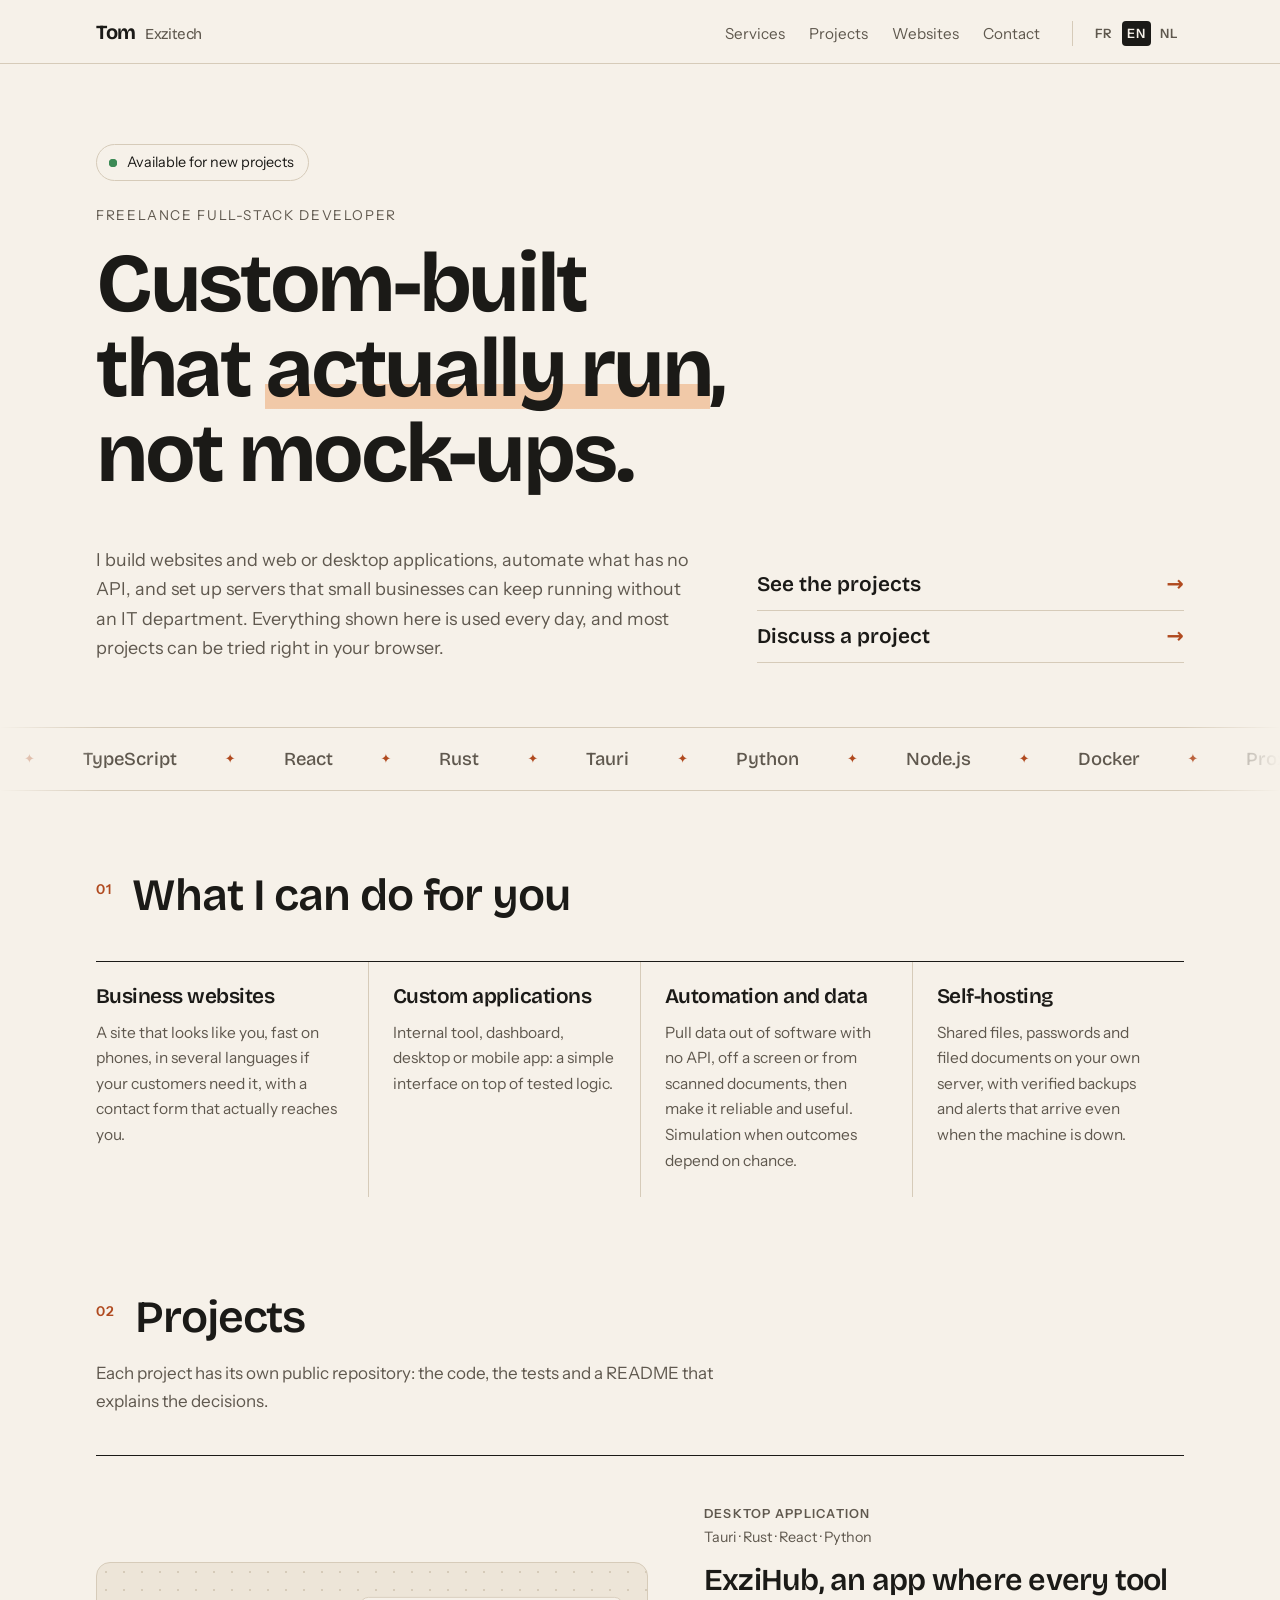
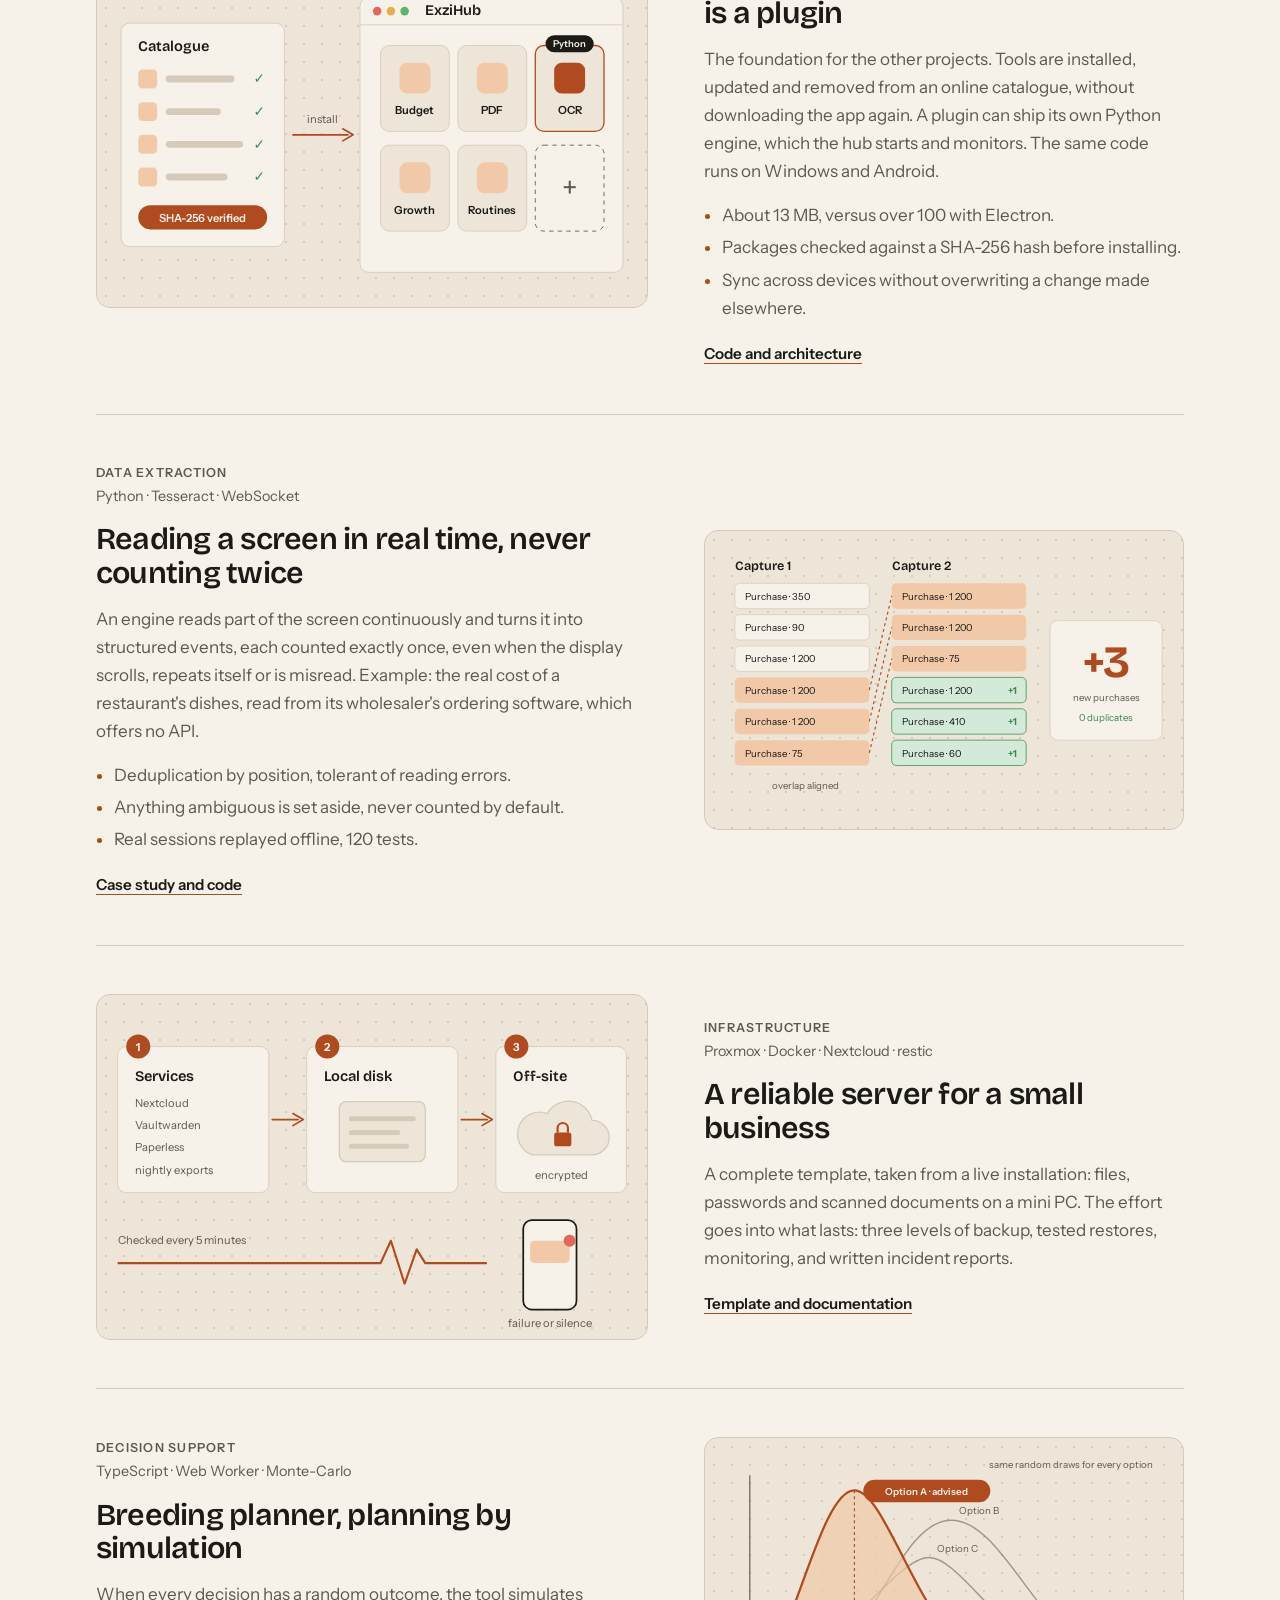
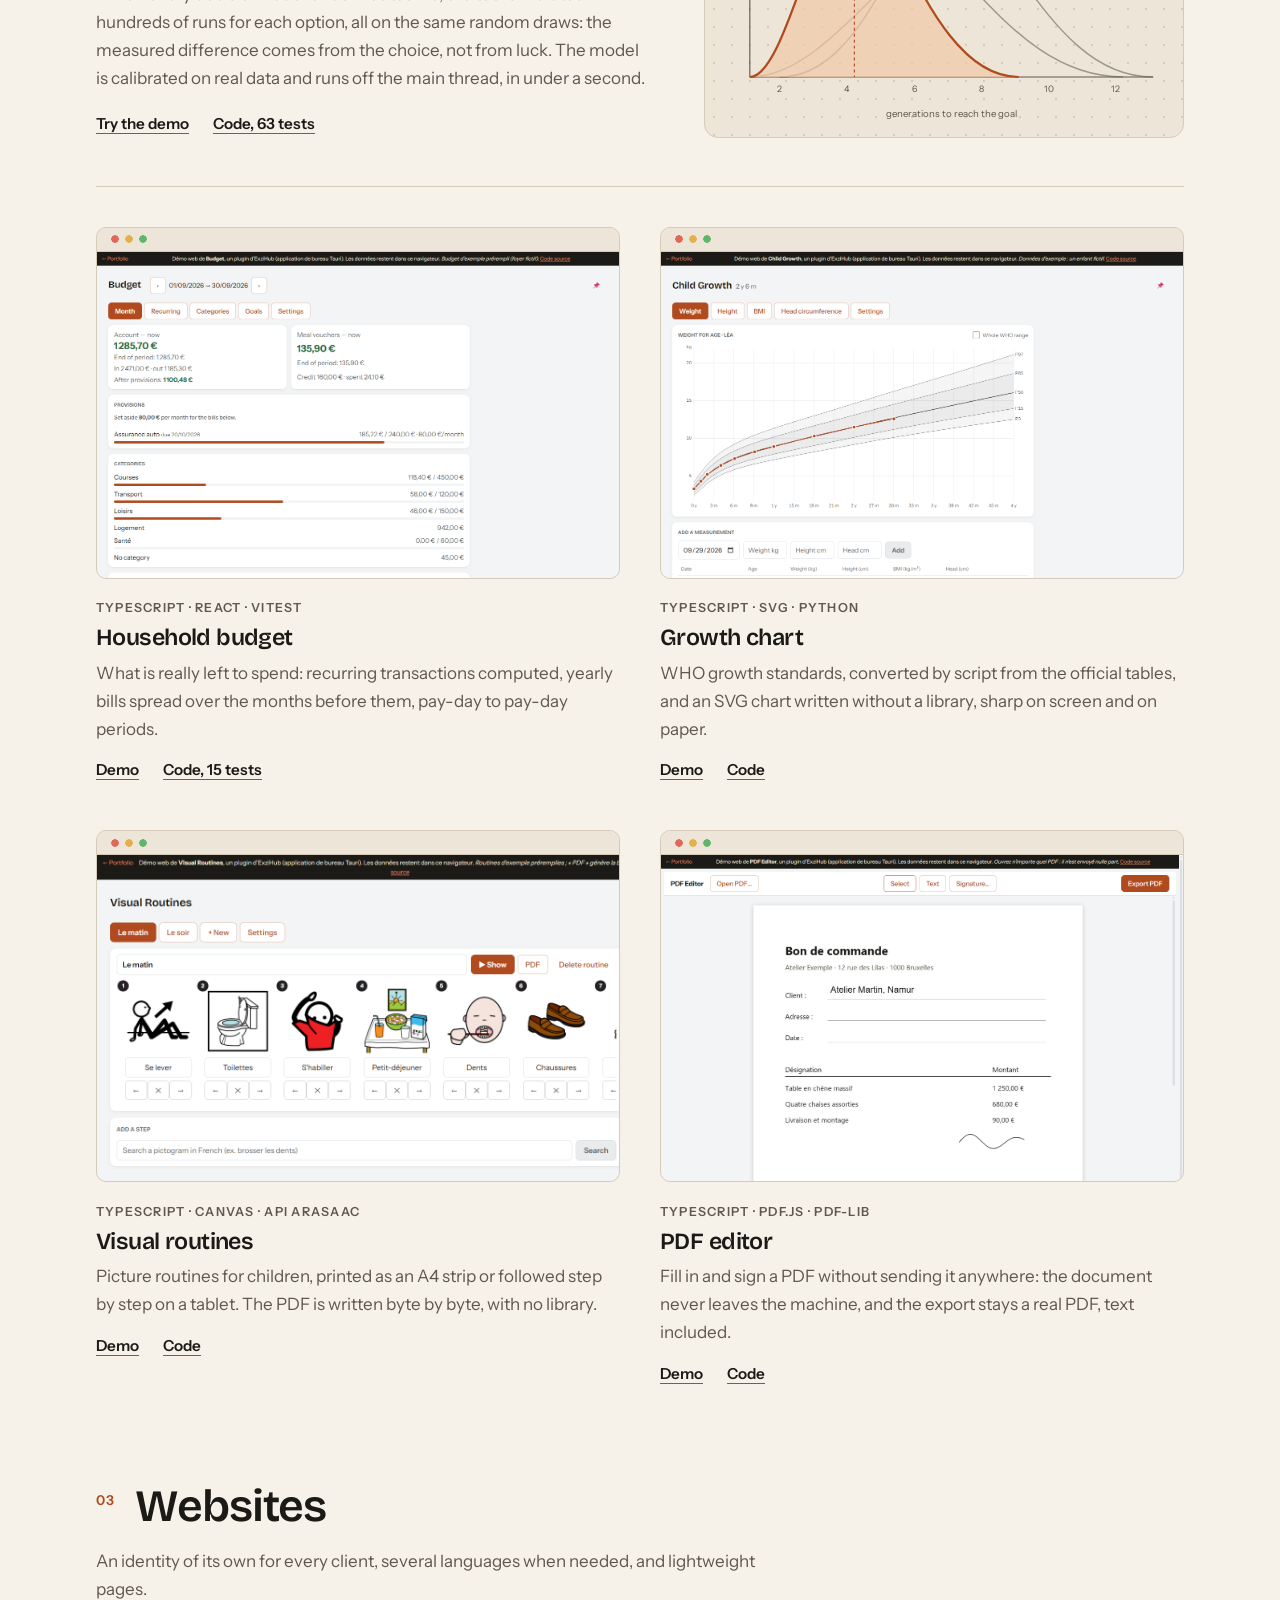
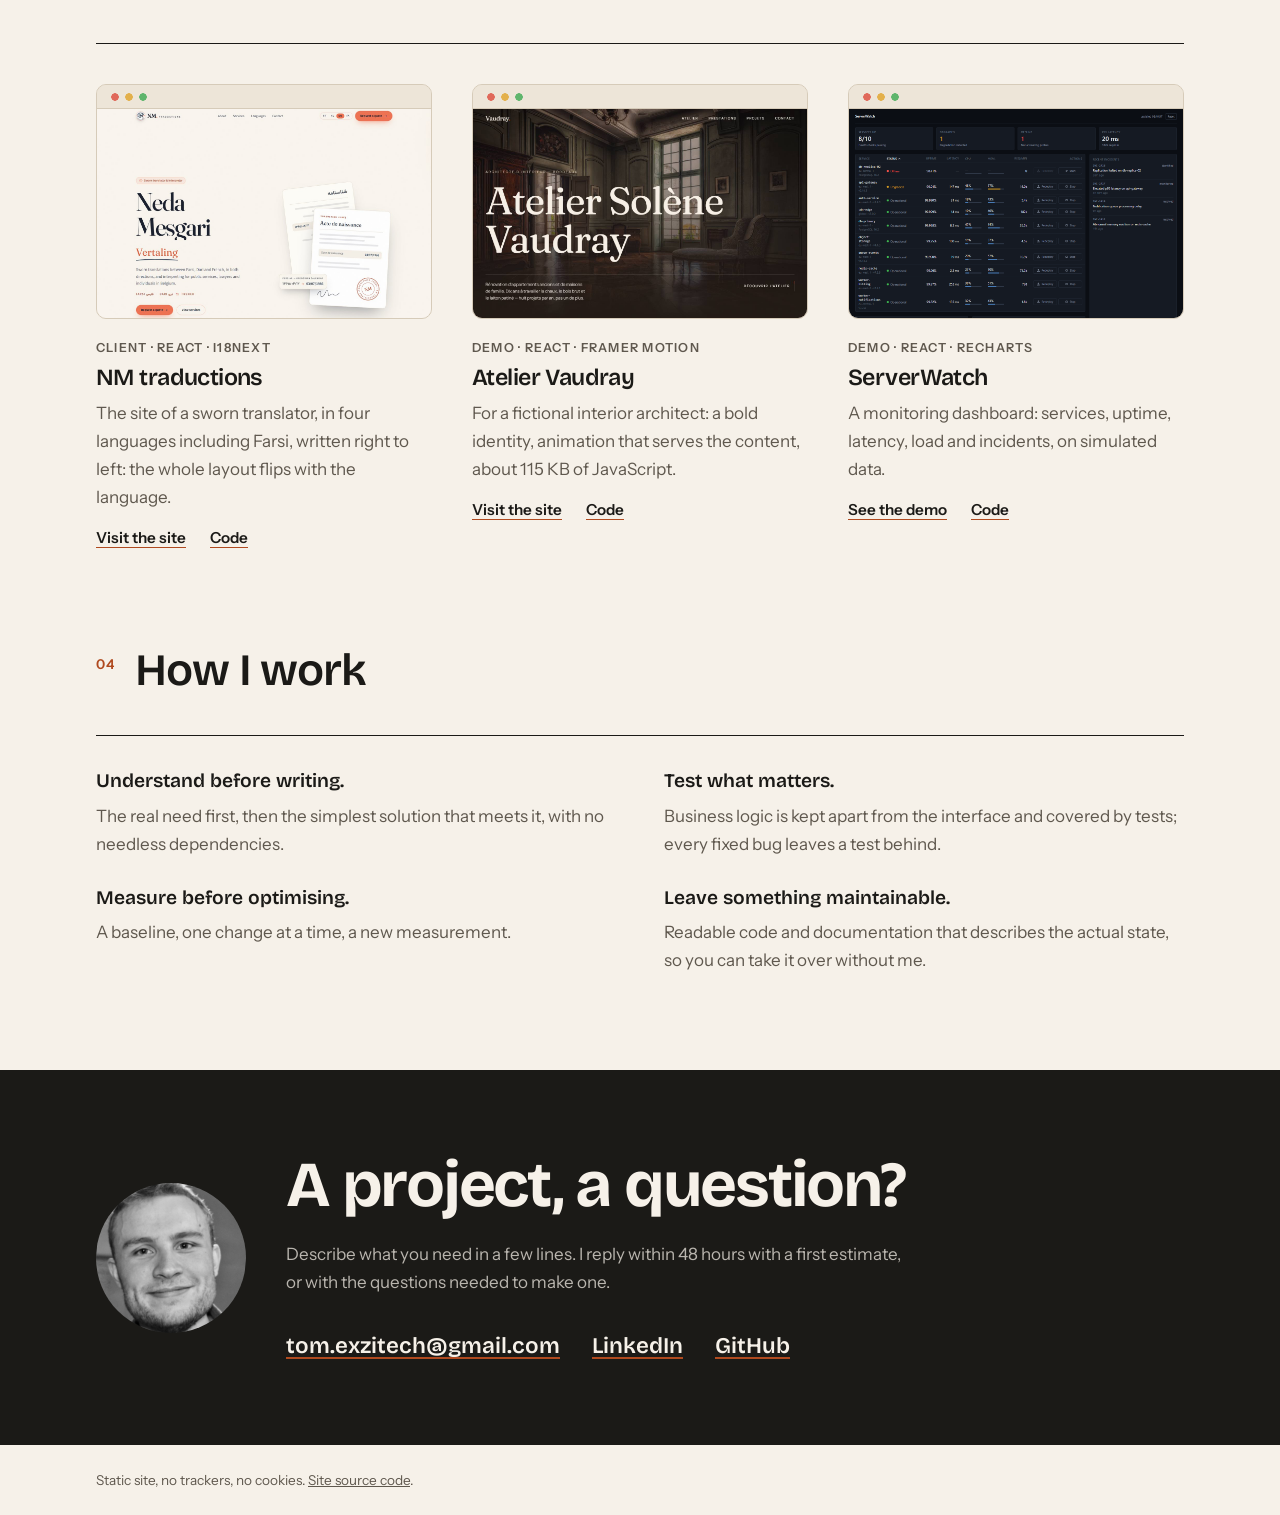
==== commit 7455cbfa: "Icône d'onglet, contact, nouvelles captures, Planificateur de croisements Co-Authored-By: Claude Opu" ====
--- a/en/index.html
+++ b/en/index.html
@@ -6,6 +6,9 @@
 <title>Tom · Freelance full-stack developer</title>
 <meta name="description" content="Freelance full-stack developer: business websites, web and desktop applications, automation, self-hosting for small businesses. Projects you can try online.">
 <link rel="alternate" hreflang="fr" href="https://exzitech.github.io/"> <link rel="alternate" hreflang="en" href="https://exzitech.github.io/en/"> <link rel="alternate" hreflang="nl" href="https://exzitech.github.io/nl/"> <link rel="alternate" hreflang="x-default" href="https://exzitech.github.io/">
+<link rel="icon" href="../favicon.svg" type="image/svg+xml">
+<link rel="icon" href="../favicon.png" sizes="32x32">
+<link rel="apple-touch-icon" href="../apple-touch-icon.png">
 <link rel="preload" href="../fonts/bricolage.woff2" as="font" type="font/woff2" crossorigin>
 <link rel="stylesheet" href="../style.css">
 <script src="../script.js" defer></script>
@@ -184,7 +187,7 @@
   </article>
 
   <article class="projet">
-    <a class="lien-image" href="../opti-elevage/" target="_blank" rel="noopener" tabindex="-1" aria-hidden="true"><div class="planche" aria-hidden="true">
+    <a class="lien-image" href="../planificateur-croisements/" target="_blank" rel="noopener" tabindex="-1" aria-hidden="true"><div class="planche" aria-hidden="true">
       <svg class="ill" viewBox="0 0 640 400">
         <path class="i-axe" d="M60 320 H 600 M60 320 V 50"/>
         <text class="i-petit" x="330" y="374" text-anchor="middle">generations to reach the goal</text>
@@ -206,11 +209,11 @@
     <div class="projet-corps">
       <p class="etiquette">Decision support</p>
       <p class="pile">TypeScript · Web Worker · Monte-Carlo</p>
-      <h3>Opti Élevage, planning by simulation</h3>
+      <h3>Breeding planner, planning by simulation</h3>
       <p>When every decision has a random outcome, the tool simulates hundreds of runs for each option, all on the same random draws: the measured difference comes from the choice, not from luck. The model is calibrated on real data and runs off the main thread, in under a second.</p>
       <p class="liens">
-        <a href="../opti-elevage/" target="_blank" rel="noopener">Try the demo</a>
-        <a href="https://github.com/Exzitech/opti-elevage" target="_blank" rel="noopener">Code, 63 tests</a>
+        <a href="../planificateur-croisements/" target="_blank" rel="noopener">Try the demo</a>
+        <a href="https://github.com/Exzitech/planificateur-croisements" target="_blank" rel="noopener">Code, 63 tests</a>
       </p>
     </div>
   </article>
@@ -242,7 +245,7 @@
     </article>
 
     <article class="projet-image">
-      <a class="lien-image" href="../editeur-pdf/" target="_blank" rel="noopener" tabindex="-1" aria-hidden="true"><div class="fenetre"><span class="barre" aria-hidden="true"></span><img src="../img/editeur-pdf.png" alt="PDF editor: a document with added text and a signature" width="1023" height="722" loading="lazy"></div></a>
+      <a class="lien-image" href="../editeur-pdf/" target="_blank" rel="noopener" tabindex="-1" aria-hidden="true"><div class="fenetre"><span class="barre" aria-hidden="true"></span><img src="../img/editeur-pdf.png" alt="PDF editor: a document with added text and a signature" width="1300" height="850" loading="lazy"></div></a>
       <p class="etiquette">TypeScript · pdf.js · pdf-lib</p>
       <h3>PDF editor</h3>
       <p>Fill in and sign a PDF without sending it anywhere: the document never leaves the machine, and the export stays a real PDF, text included.</p>
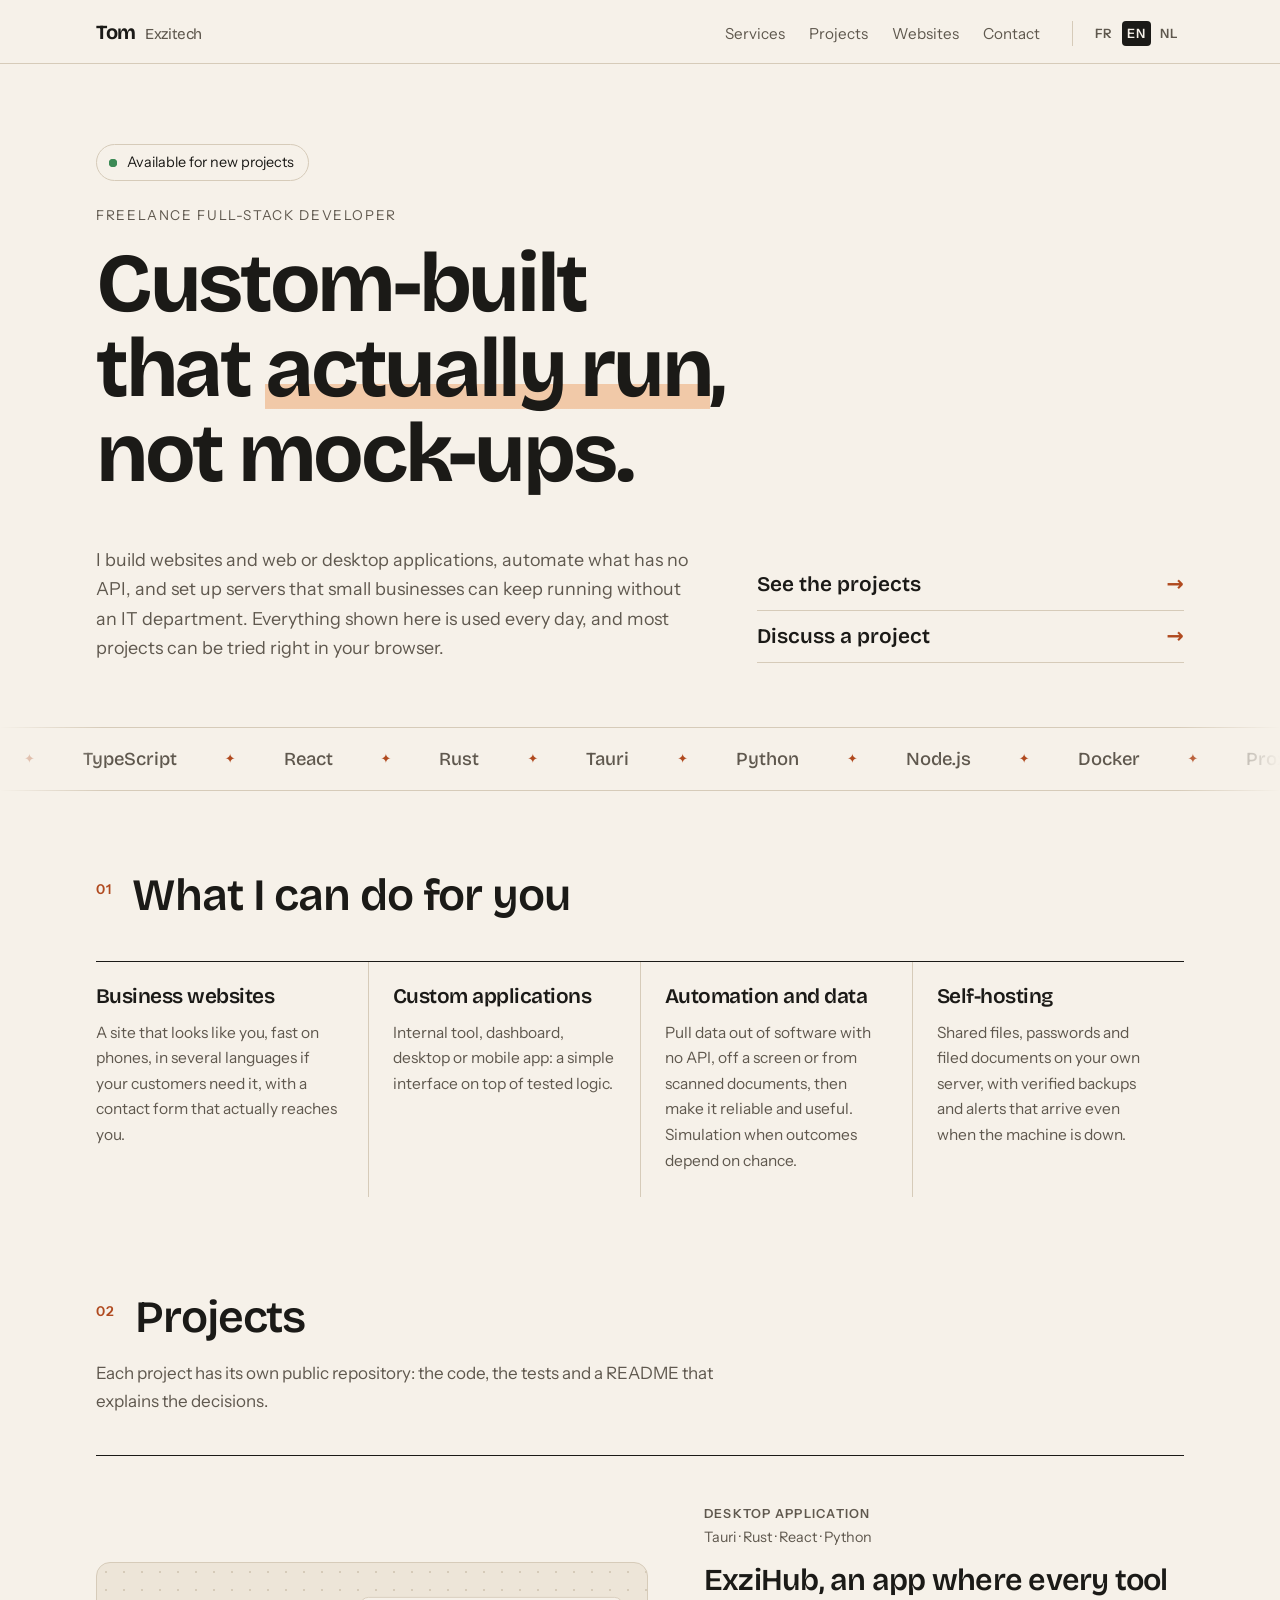
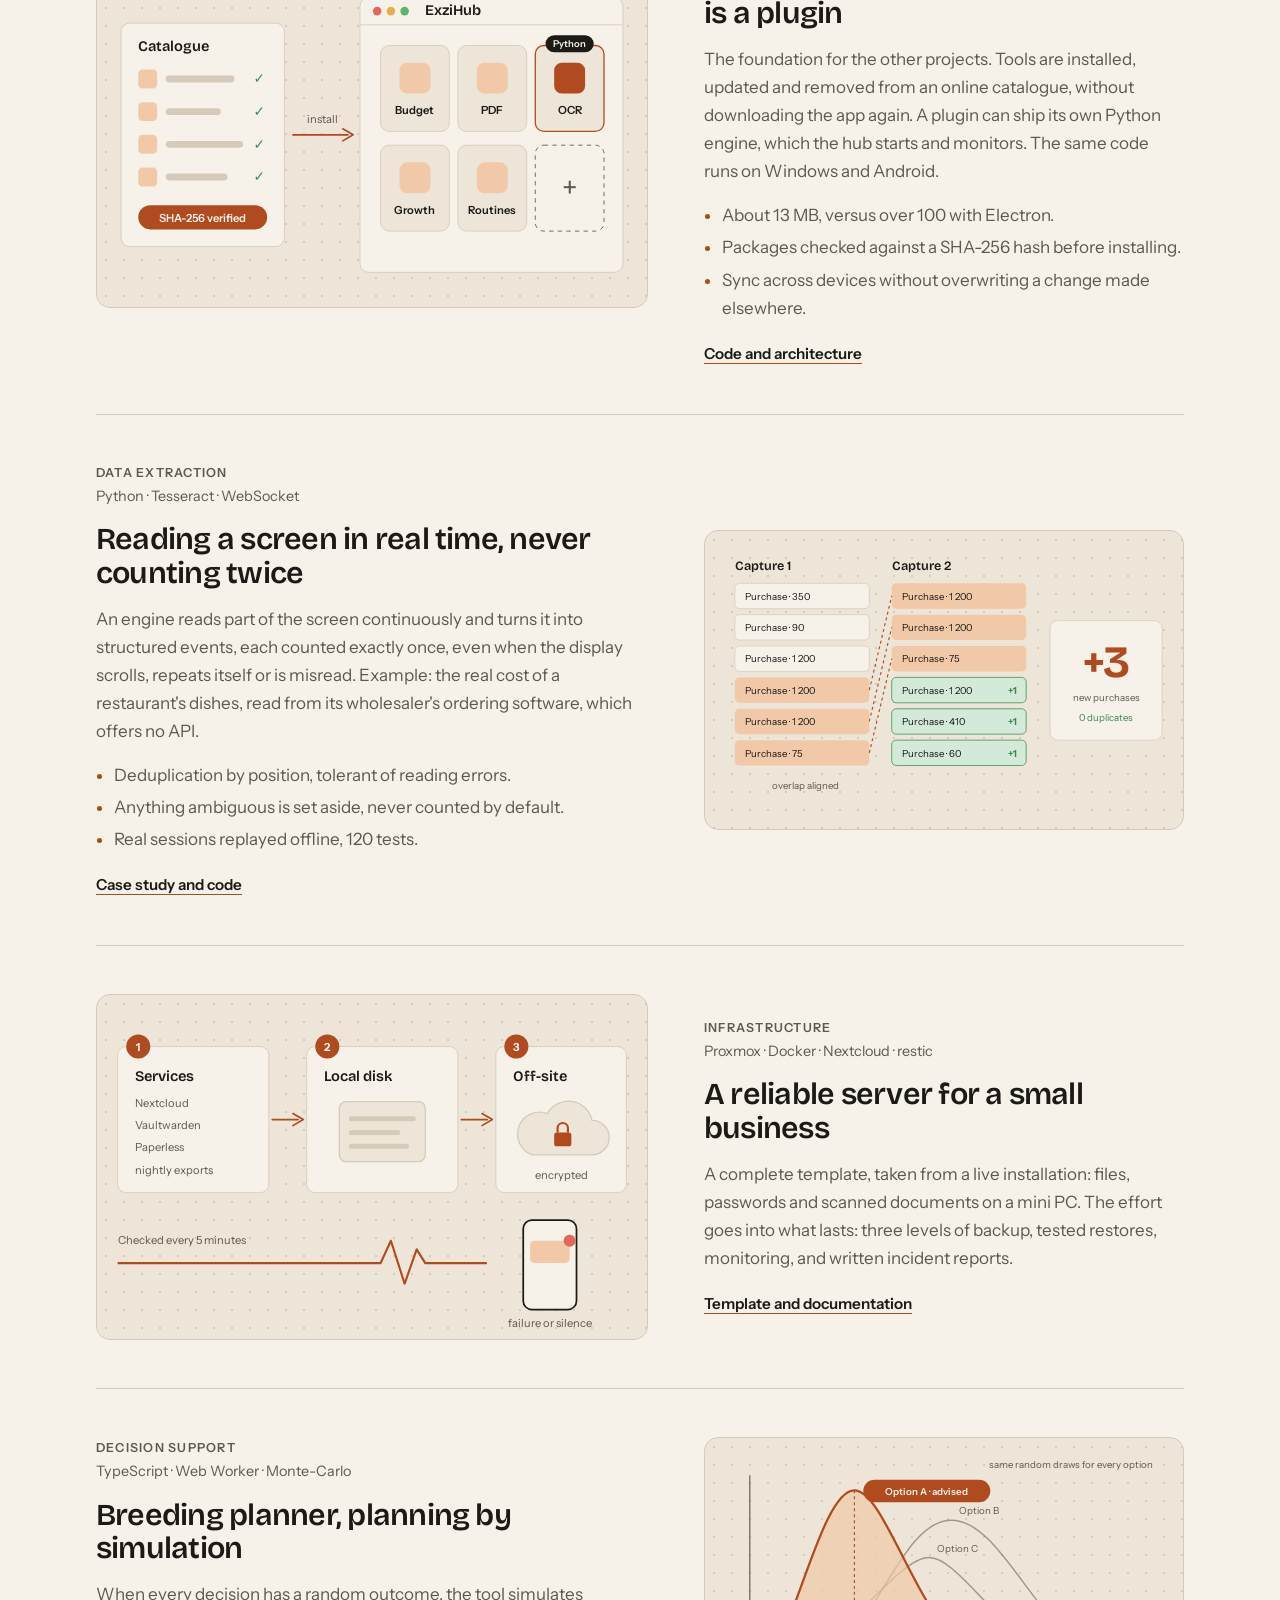
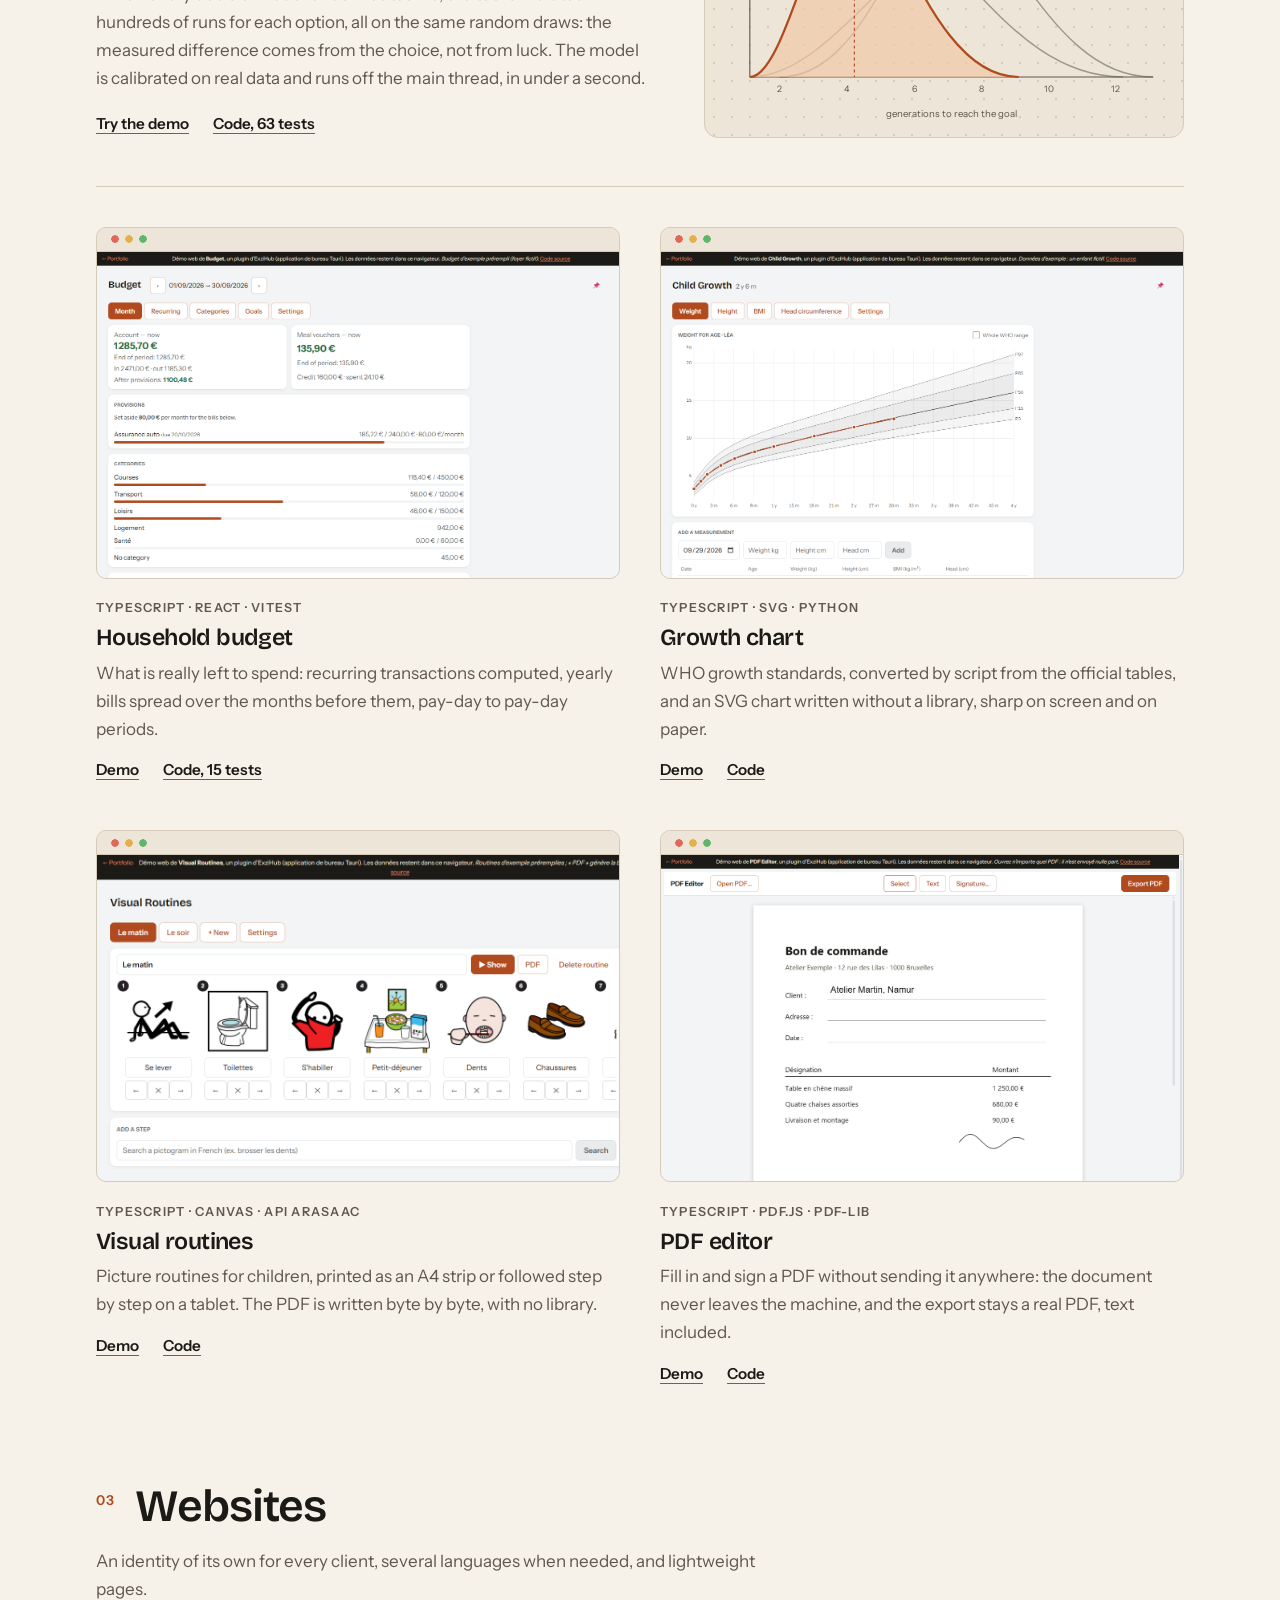
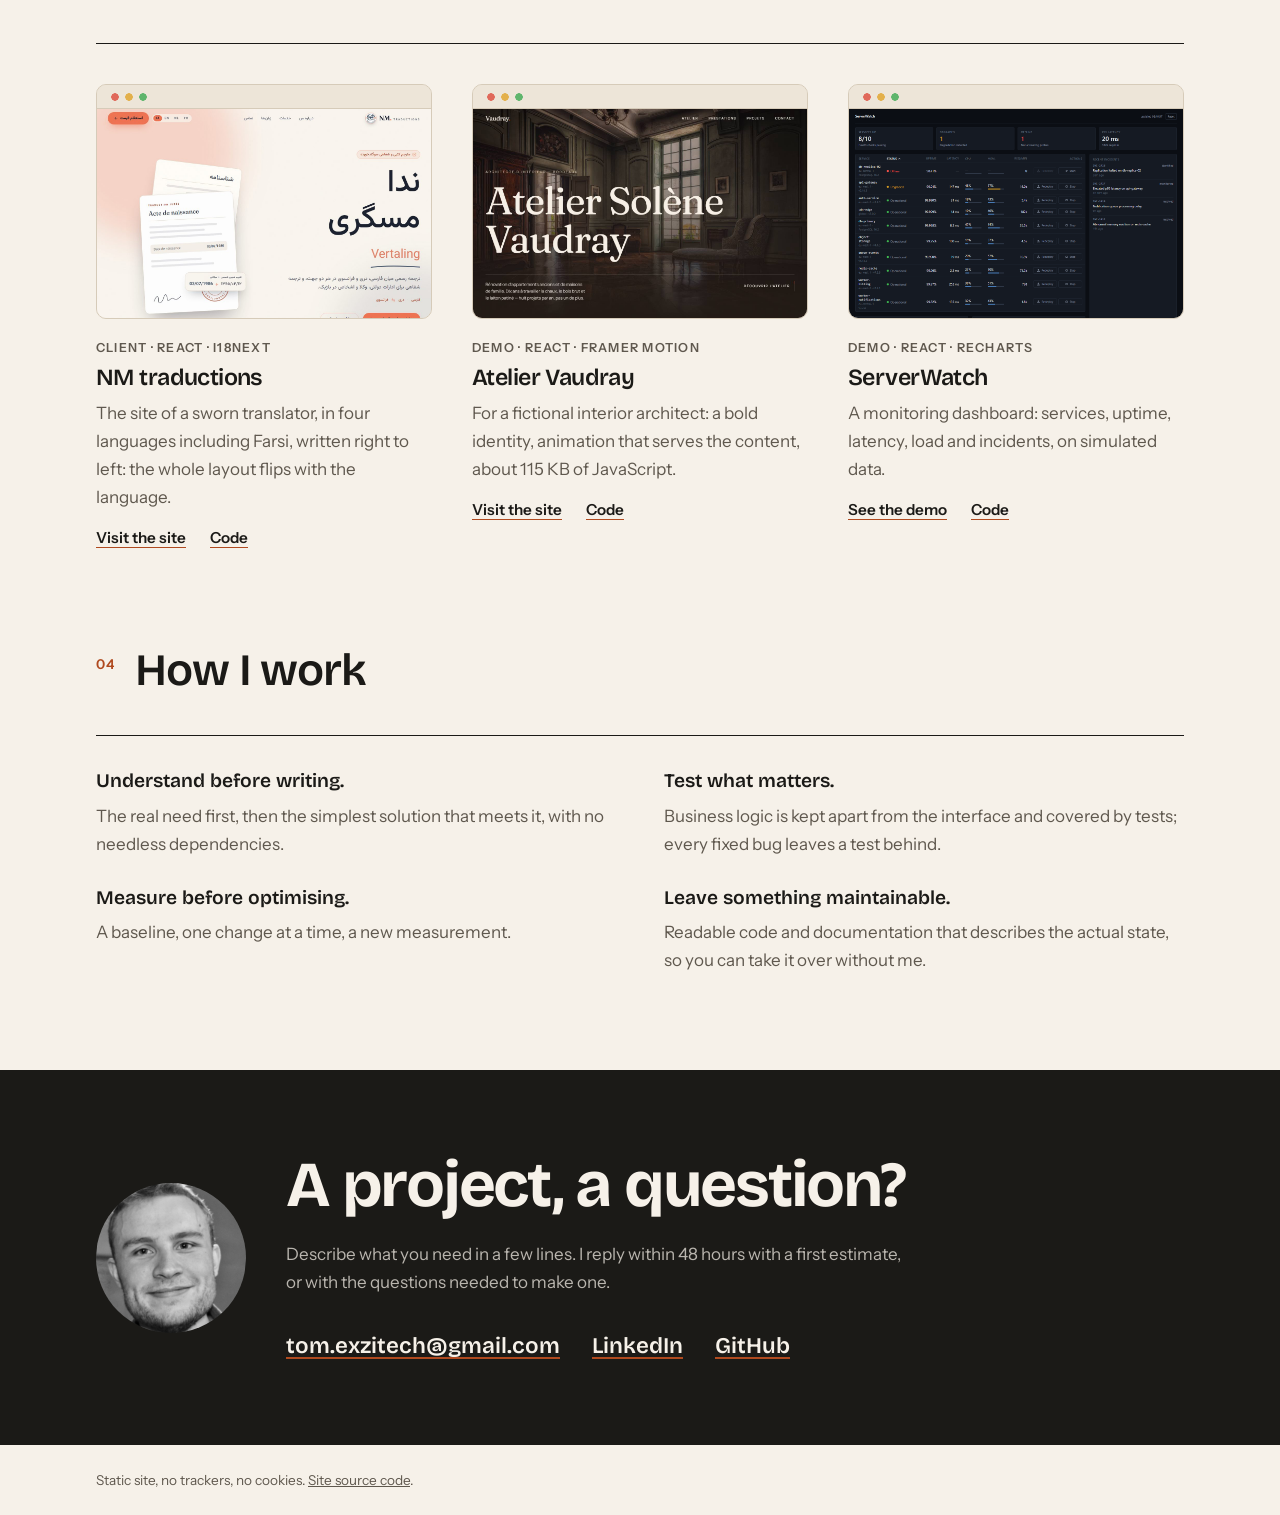
==== commit 10d39219: "Capture NM traductions en farsi, retrait d'une capture brute oubliée" ====
--- a/en/index.html
+++ b/en/index.html
@@ -262,7 +262,7 @@
   <div class="galerie galerie-3">
 
     <article class="projet-image">
-      <a class="lien-image" href="https://nm-traduction.vercel.app/" target="_blank" rel="noopener" tabindex="-1" aria-hidden="true"><div class="fenetre"><span class="barre" aria-hidden="true"></span><img src="../img/nm-traductions.jpg" alt="NM traductions: home page" width="1300" height="812" loading="lazy"></div></a>
+      <a class="lien-image" href="https://nm-traduction.vercel.app/" target="_blank" rel="noopener" tabindex="-1" aria-hidden="true"><div class="fenetre"><span class="barre" aria-hidden="true"></span><img src="../img/nm-traductions.jpg" alt="NM traductions: Farsi home page, laid out right to left" width="1300" height="812" loading="lazy"></div></a>
       <p class="etiquette">Client · React · i18next</p>
       <h3>NM traductions</h3>
       <p>The site of a sworn translator, in four languages including Farsi, written right to left: the whole layout flips with the language.</p>
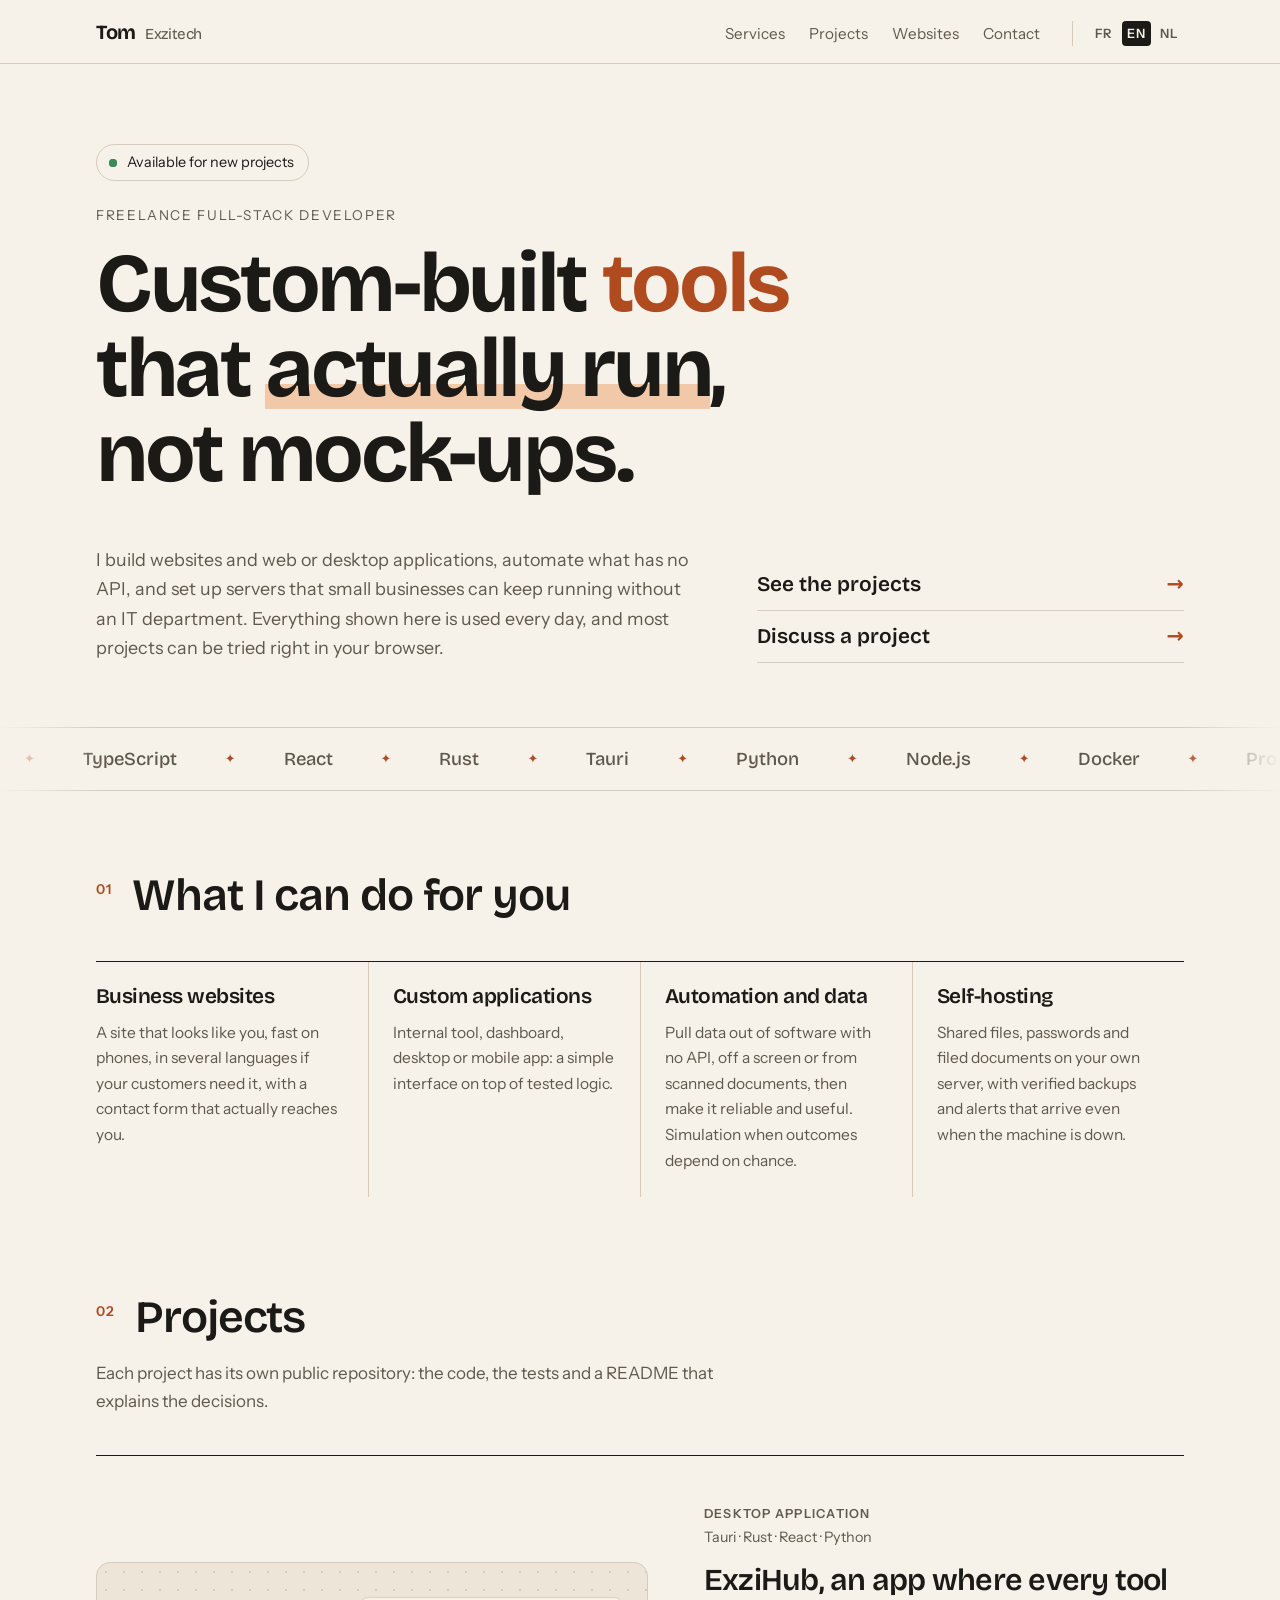
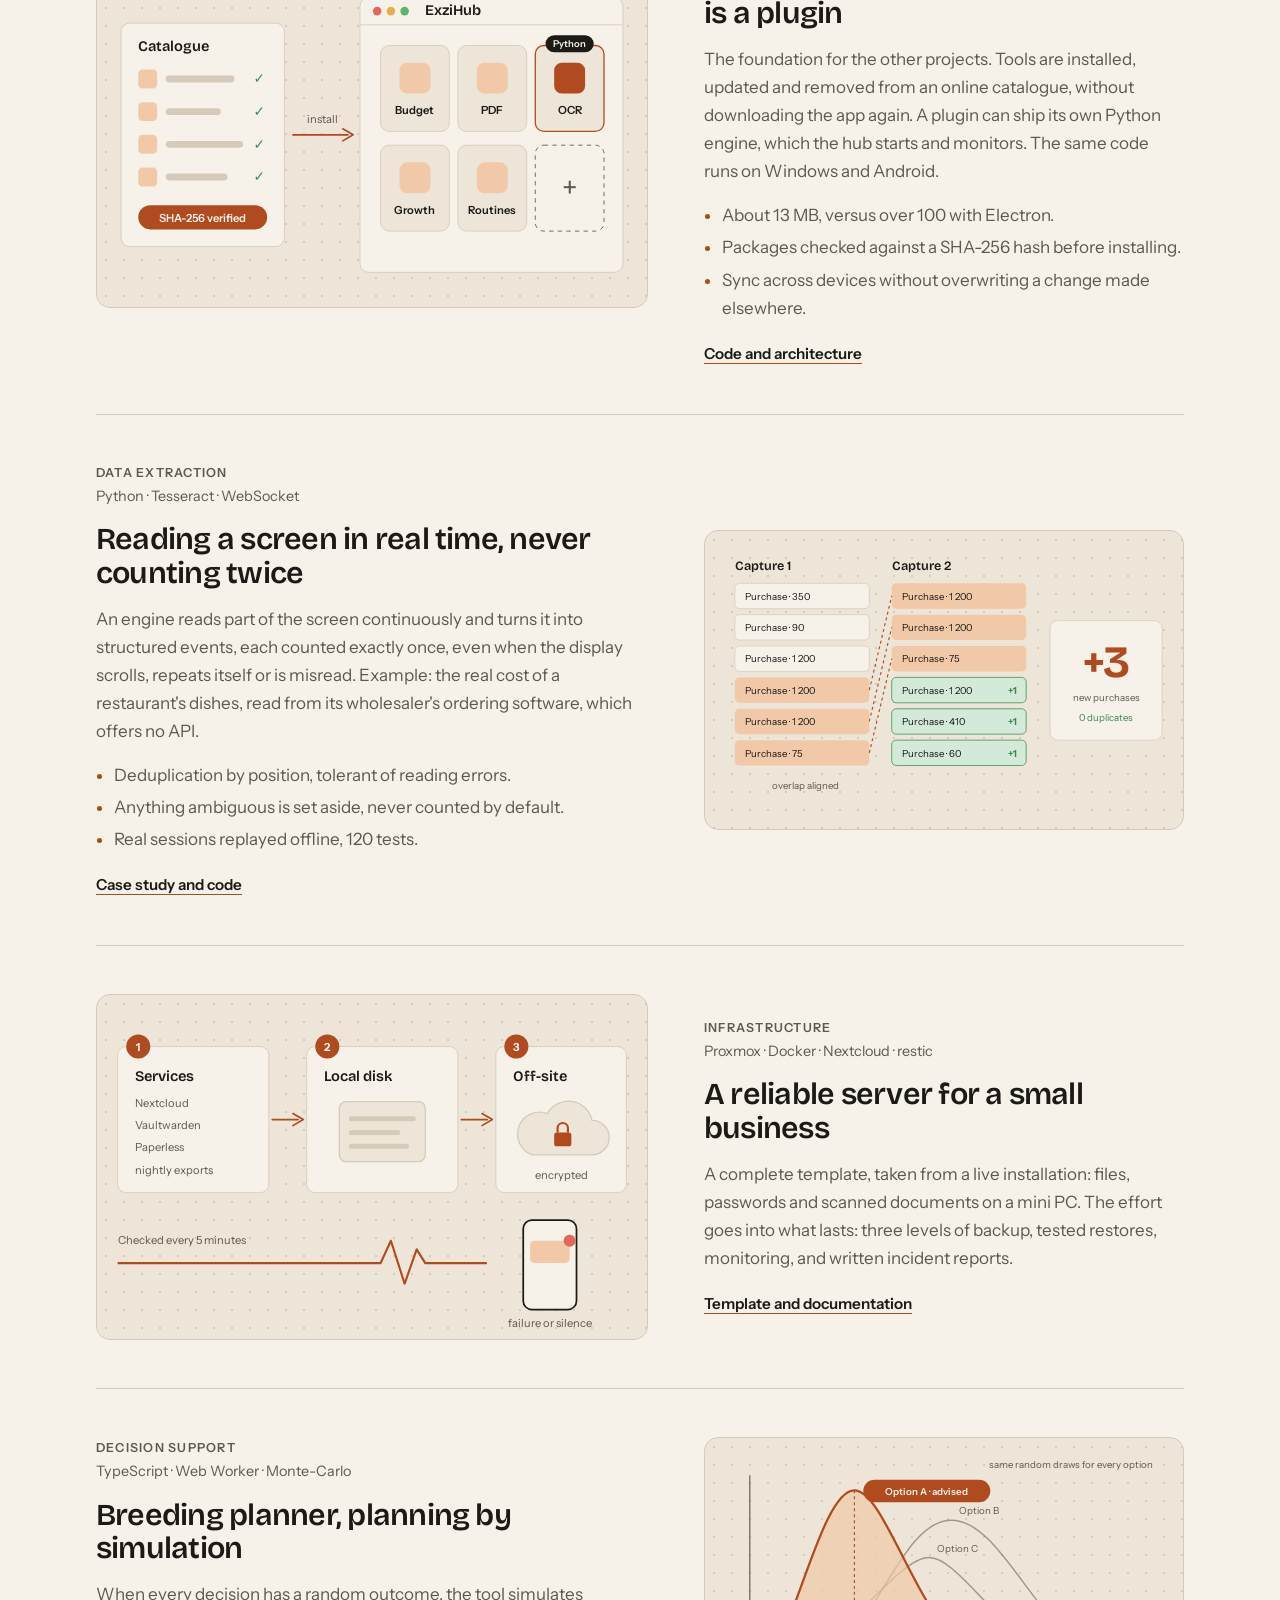
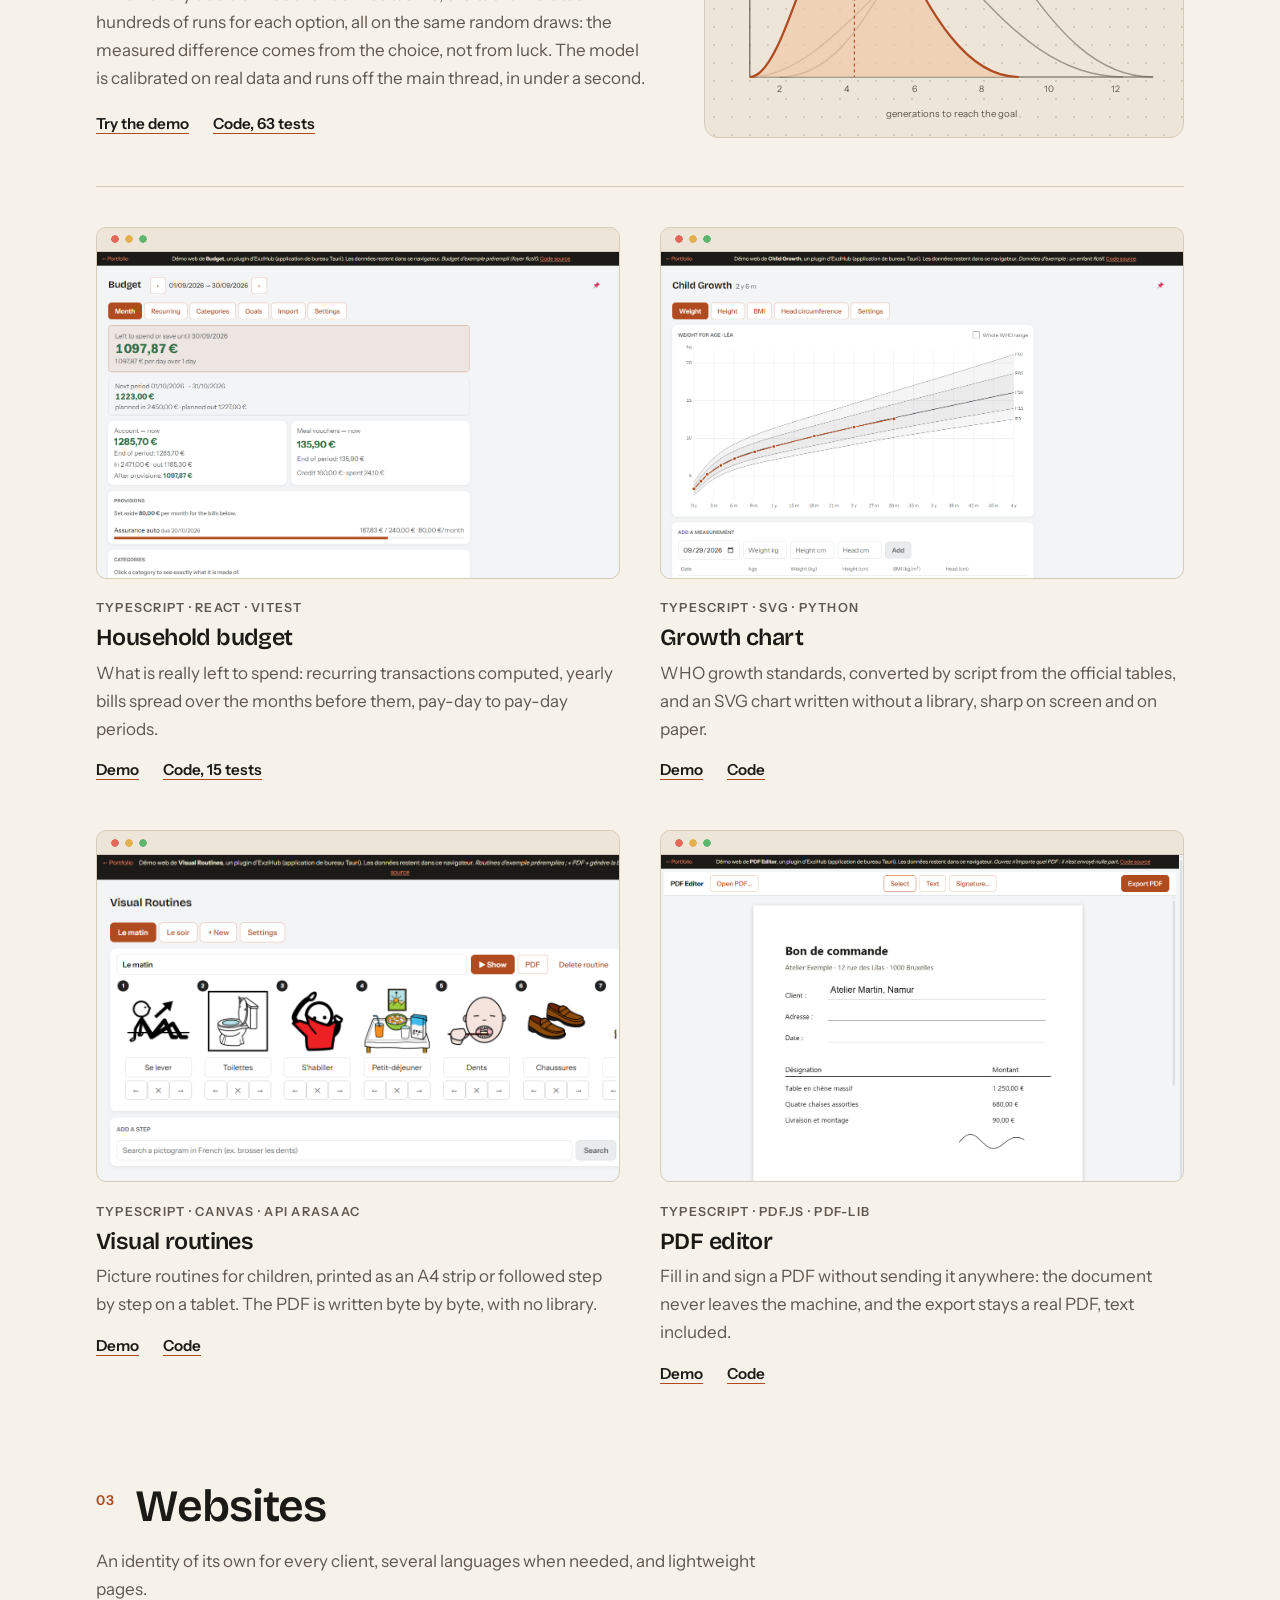
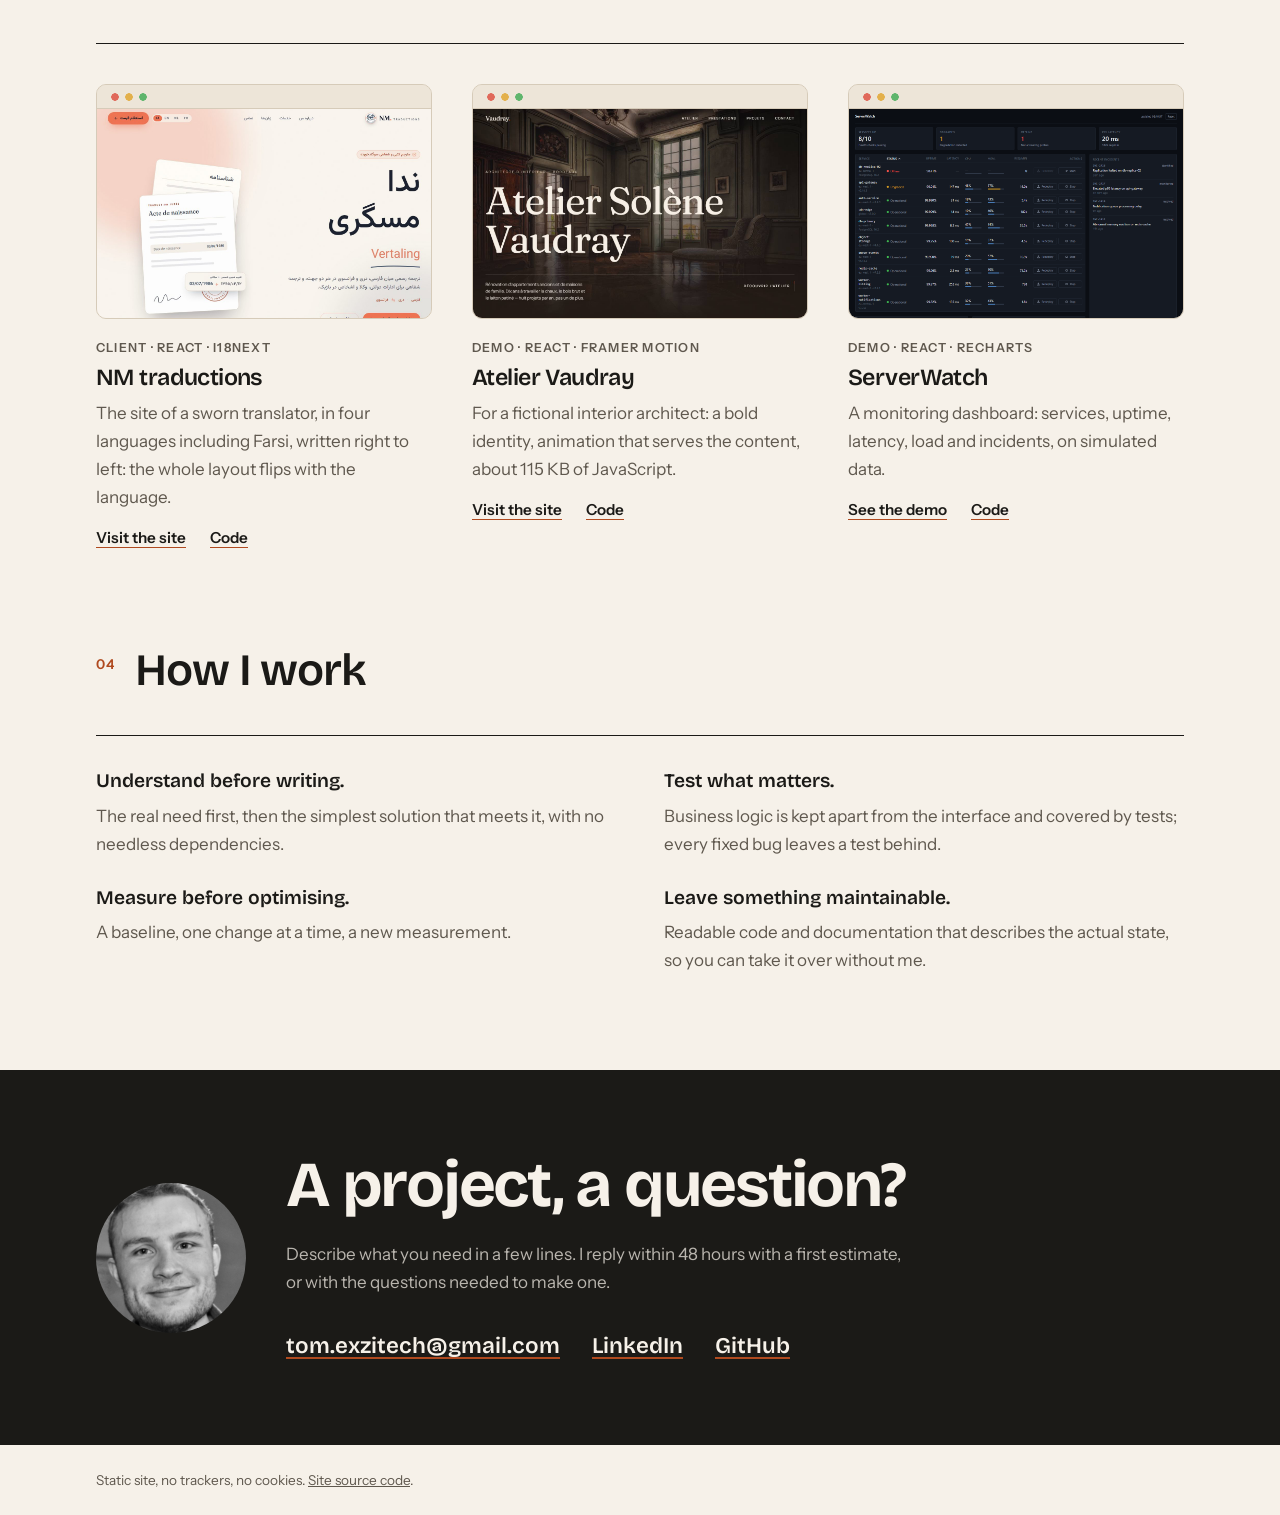
==== commit efe54472: "SEO : cartes de partage, canonical, sitemap et donnees structurees Les bases etaient la (titre et de" ====
--- a/en/index.html
+++ b/en/index.html
@@ -5,7 +5,27 @@
 <meta name="viewport" content="width=device-width, initial-scale=1">
 <title>Tom · Freelance full-stack developer</title>
 <meta name="description" content="Freelance full-stack developer: business websites, web and desktop applications, automation, self-hosting for small businesses. Projects you can try online.">
-<link rel="alternate" hreflang="fr" href="https://exzitech.github.io/"> <link rel="alternate" hreflang="en" href="https://exzitech.github.io/en/"> <link rel="alternate" hreflang="nl" href="https://exzitech.github.io/nl/"> <link rel="alternate" hreflang="x-default" href="https://exzitech.github.io/">
+<link rel="canonical" href="https://exzitech.github.io/en/">
+<link rel="alternate" hreflang="fr" href="https://exzitech.github.io/">
+<link rel="alternate" hreflang="en" href="https://exzitech.github.io/en/">
+<link rel="alternate" hreflang="nl" href="https://exzitech.github.io/nl/">
+<link rel="alternate" hreflang="x-default" href="https://exzitech.github.io/">
+<meta property="og:type" content="website">
+<meta property="og:url" content="https://exzitech.github.io/en/">
+<meta property="og:title" content="Tom · Freelance full-stack developer">
+<meta property="og:description" content="Freelance full-stack developer: business websites, web and desktop applications, automation, self-hosting for small businesses. Projects you can try online.">
+<meta property="og:image" content="https://exzitech.github.io/img/partage.png">
+<meta property="og:image:width" content="1200">
+<meta property="og:image:height" content="630">
+<meta property="og:image:alt" content="Tom · Freelance full-stack developer">
+<meta property="og:locale" content="en_US">
+<meta property="og:locale:alternate" content="fr_BE">
+<meta property="og:locale:alternate" content="nl_BE">
+<meta name="twitter:card" content="summary_large_image">
+<meta name="twitter:title" content="Tom · Freelance full-stack developer">
+<meta name="twitter:description" content="Freelance full-stack developer: business websites, web and desktop applications, automation, self-hosting for small businesses. Projects you can try online.">
+<meta name="twitter:image" content="https://exzitech.github.io/img/partage.png">
+<script type="application/ld+json">{"@context":"https://schema.org","@type":"ProfessionalService","name":"Exzitech","url":"https://exzitech.github.io/en/","image":"https://exzitech.github.io/img/partage.png","description":"Freelance full-stack developer: business websites, web and desktop applications, automation, self-hosting for small businesses. Projects you can try online.","email":"tom.exzitech@gmail.com","areaServed":"BE","availableLanguage":["fr","en","nl"],"founder":{"@type":"Person","name":"Tom Rogiers","jobTitle":"Freelance full-stack developer","sameAs":["https://github.com/Exzitech","https://www.linkedin.com/in/tom-rogiers-290655221/"]},"sameAs":["https://github.com/Exzitech","https://www.linkedin.com/in/tom-rogiers-290655221/"]}</script>
 <link rel="icon" href="../favicon.svg" type="image/svg+xml">
 <link rel="icon" href="../favicon.png" sizes="32x32">
 <link rel="apple-touch-icon" href="../apple-touch-icon.png">
